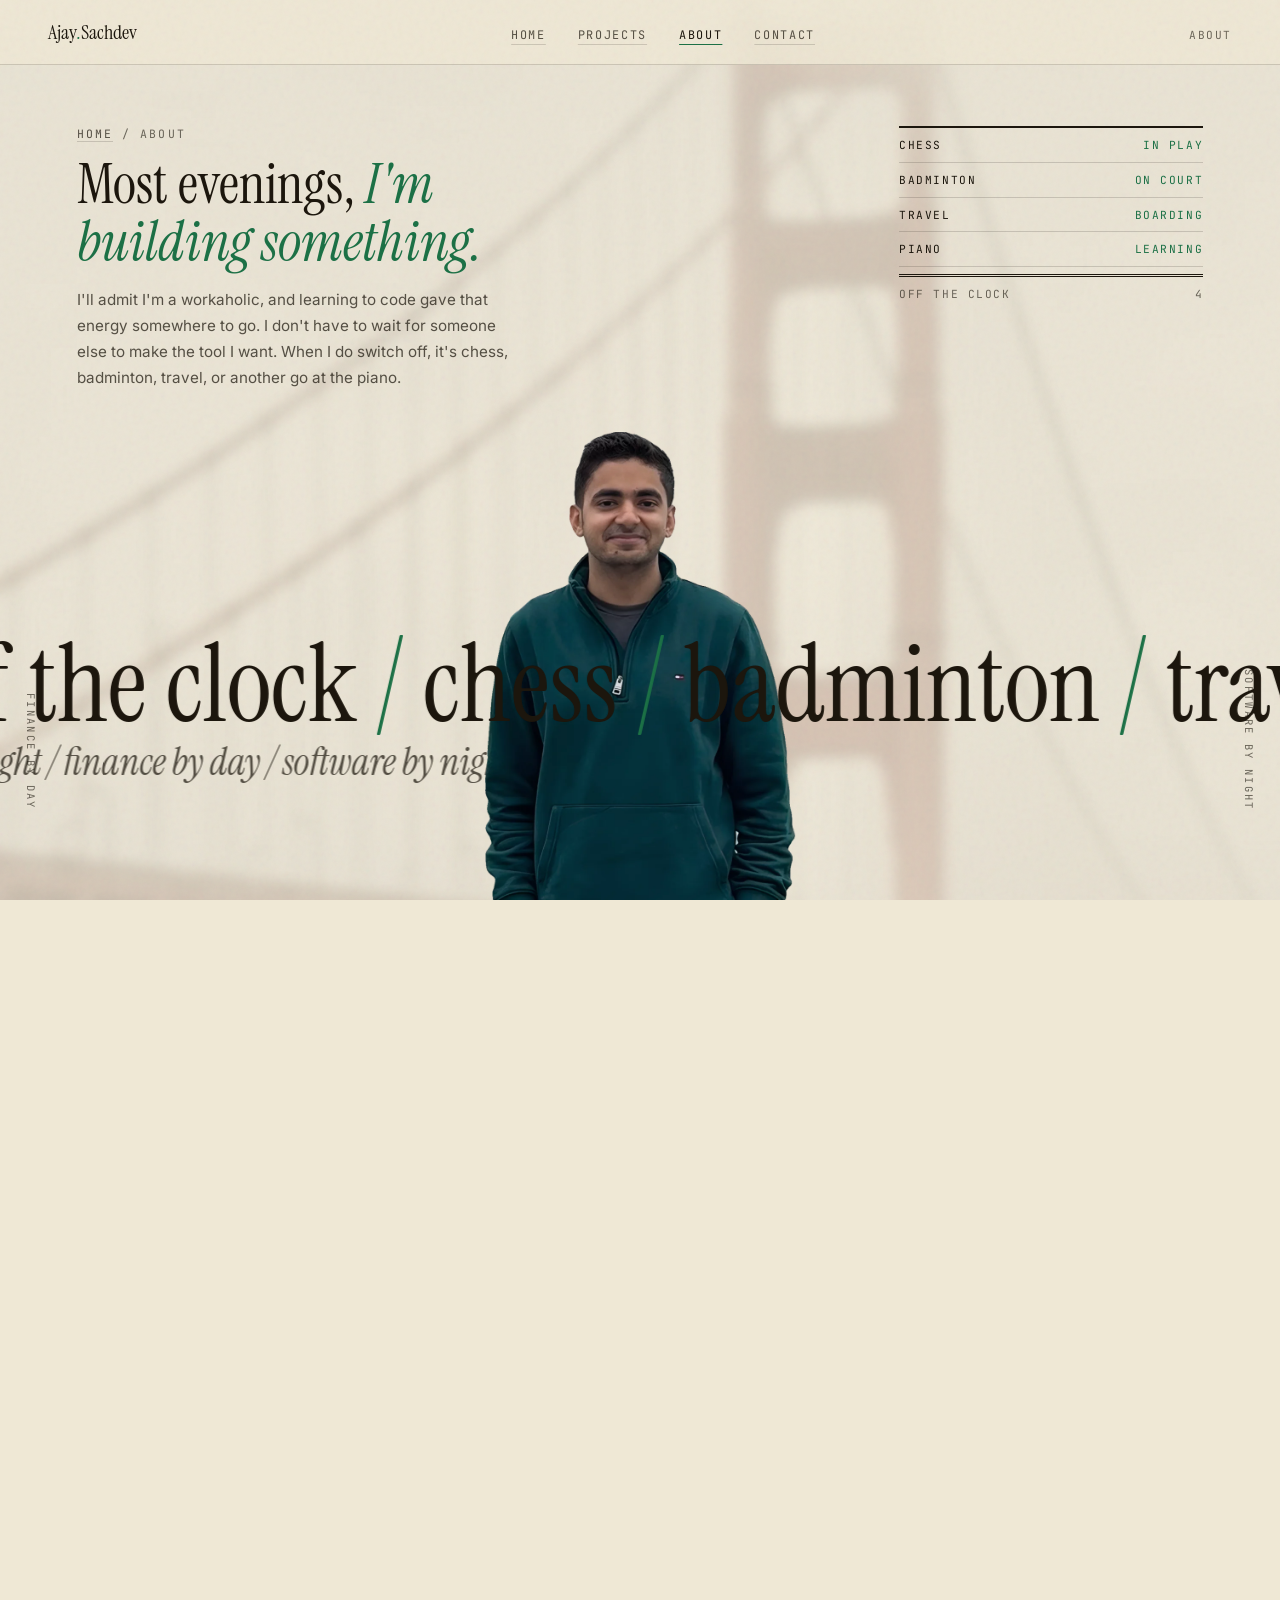
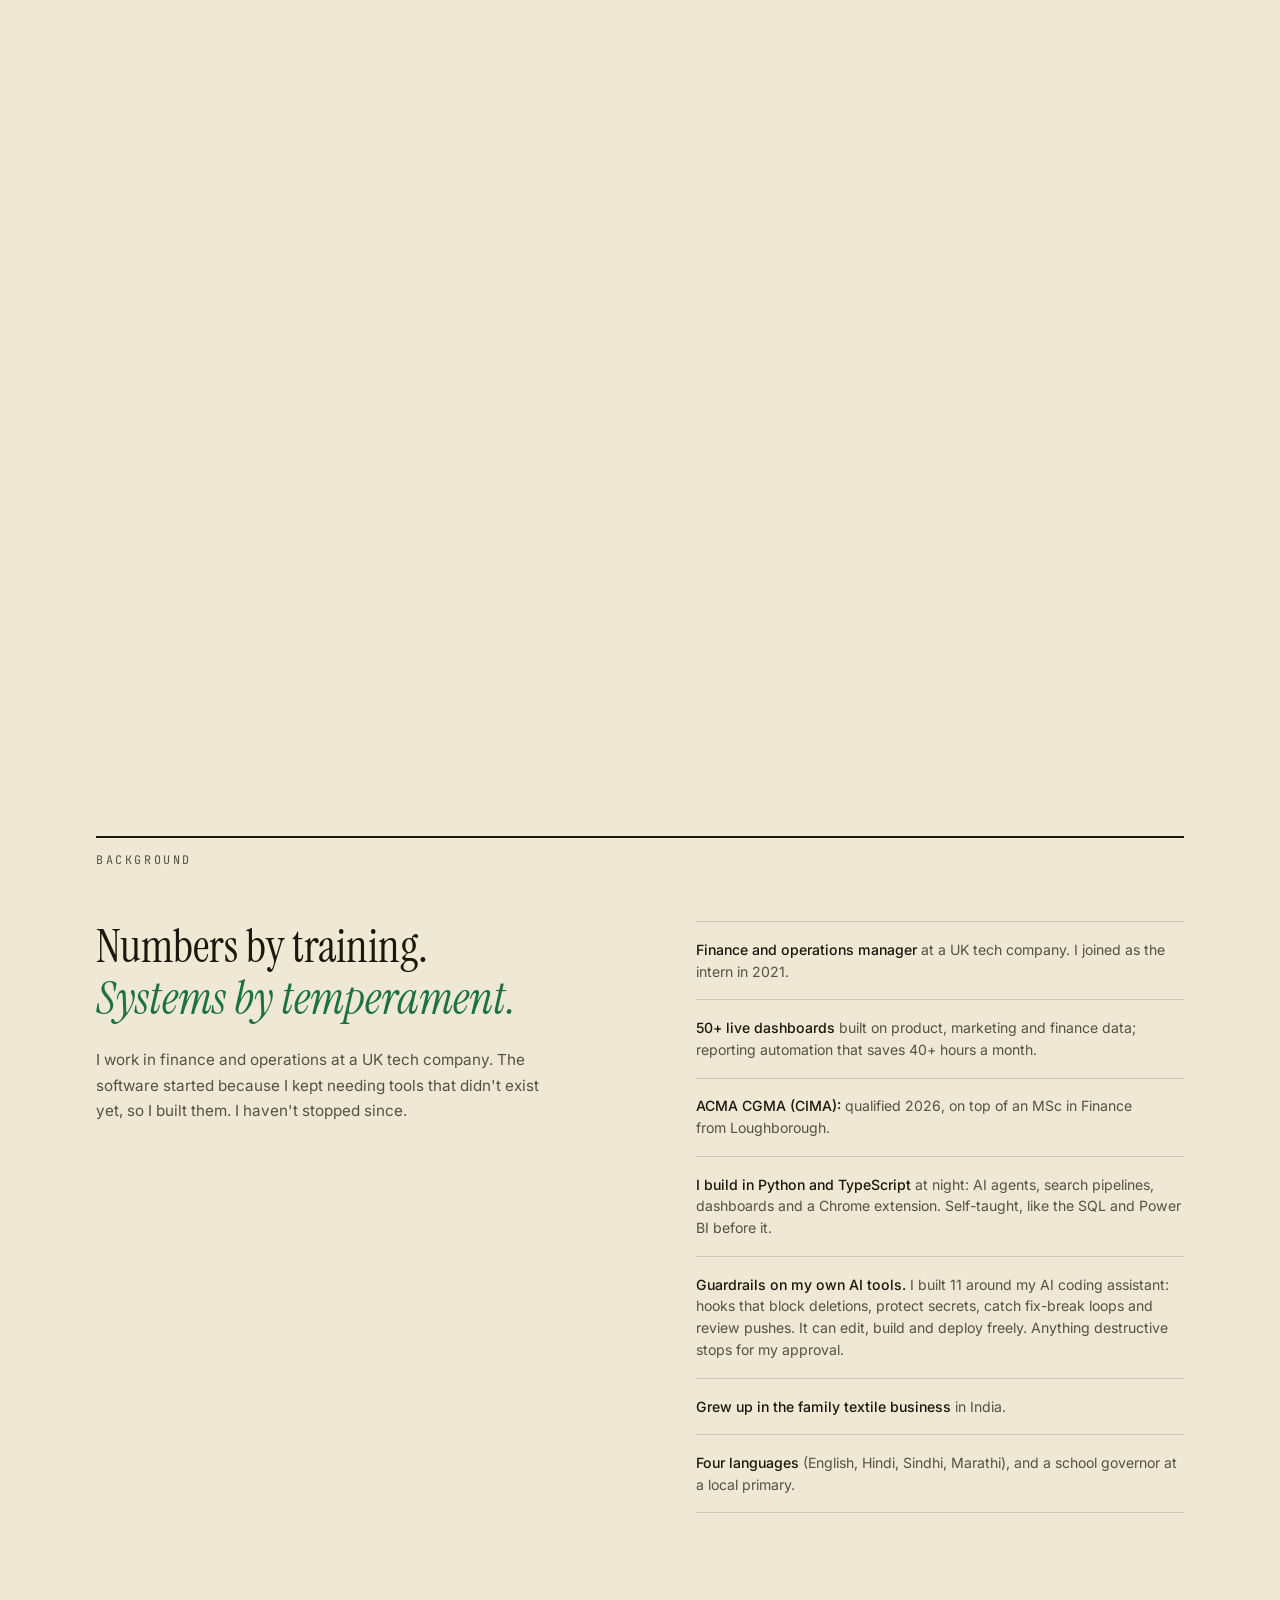
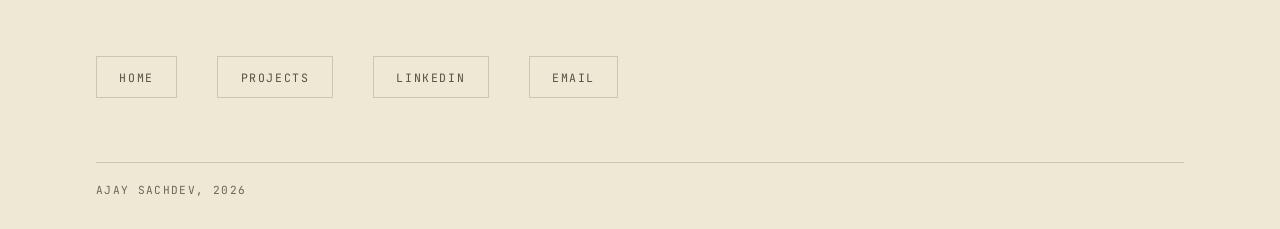
==== about/index.html @ 04eda3e5 "About page: opens on an Off the clock scroll moment, then the background notes Cut-out portrait (Liv" ====
<!DOCTYPE html>
<html lang="en-GB">
<head>
<meta charset="UTF-8">
<meta name="viewport" content="width=device-width, initial-scale=1.0">
<title>About | Ajay Sachdev</title>
<meta name="description" content="I'm a Finance & Operations Manager and ACMA CGMA in Cambridge. Most evenings I build software; when I switch off, it's chess, badminton, travel and the piano.">
<meta property="og:title" content="About | Ajay Sachdev">
<meta property="og:description" content="I'm a Finance & Operations Manager and ACMA CGMA in Cambridge. Most evenings I build software; when I switch off, it's chess, badminton, travel and the piano.">
<meta property="og:type" content="profile">
<meta name="author" content="Ajay Sachdev">
<meta name="publish_date" property="og:publish_date" content="2026-10-15T00:00:00+0000">
<meta property="article:published_time" content="2026-10-15T00:00:00+00:00">
<meta property="article:modified_time" content="2026-10-15T00:00:00+00:00">
<meta property="article:author" content="Ajay Sachdev">
<link rel="canonical" href="https://ajaysachdev.com/about/">
<meta property="og:url" content="https://ajaysachdev.com/about/">
<meta property="og:image" content="https://ajaysachdev.com/images/og-card-2.jpg">
<meta property="og:image:width" content="1200">
<meta property="og:image:height" content="630">
<meta property="og:image:type" content="image/jpeg">
<meta property="og:image:alt" content="Ajay Sachdev. The accountant who ships code.">
<meta property="og:site_name" content="Ajay Sachdev">
<meta name="twitter:card" content="summary_large_image">
<meta name="twitter:title" content="About | Ajay Sachdev">
<meta name="twitter:description" content="I'm a Finance & Operations Manager and ACMA CGMA in Cambridge. Most evenings I build software; when I switch off, it's chess, badminton, travel and the piano.">
<meta name="twitter:image" content="https://ajaysachdev.com/images/og-card-2.jpg">
<script type="application/ld+json">
{"@context":"https://schema.org","@graph":[{"@type":"AboutPage","@id":"https://ajaysachdev.com/about/#page","name":"About","description":"I'm a Finance & Operations Manager and ACMA CGMA in Cambridge. Most evenings I build software; when I switch off, it's chess, badminton, travel and the piano.","url":"https://ajaysachdev.com/about/","inLanguage":"en-GB","isPartOf":{"@id":"https://ajaysachdev.com/#site"},"mainEntity":{"@id":"https://ajaysachdev.com/#person"},"primaryImageOfPage":"https://ajaysachdev.com/images/off-the-clock.png"},{"@type":"BreadcrumbList","itemListElement":[{"@type":"ListItem","position":1,"name":"Home","item":"https://ajaysachdev.com/"},{"@type":"ListItem","position":2,"name":"About","item":"https://ajaysachdev.com/about/"}]}]}
</script>
<meta name="theme-color" content="#efe8d5">
<link rel="icon" href="data:image/svg+xml,%3Csvg xmlns='http://www.w3.org/2000/svg' viewBox='0 0 32 32'%3E%3Crect width='32' height='32' fill='%230d0c0a'/%3E%3Ccircle cx='16' cy='16' r='6' fill='%232fbf71'/%3E%3C/svg%3E">
<link rel="apple-touch-icon" href="../images/apple-touch-icon.png">

<link rel="preload" href="../vendor/fonts/inter-400-500-800-latin.woff2" as="font" type="font/woff2" crossorigin>
<link rel="preload" href="../vendor/fonts/instrumentserif-400-latin.woff2" as="font" type="font/woff2" crossorigin>
<link rel="preload" href="../vendor/fonts/instrumentserif-400-italic-latin.woff2" as="font" type="font/woff2" crossorigin>
<link rel="preload" href="../vendor/fonts/jetbrainsmono-400-500-700-latin.woff2" as="font" type="font/woff2" crossorigin>
<link rel="preload" href="../images/off-the-clock.webp" as="image" type="image/webp">
<link rel="stylesheet" href="../css/design-tokens.css">
<script src="../vendor/gsap.min.js" defer></script>
<script src="../vendor/ScrollTrigger.min.js" defer></script>
<script src="../js/nav.js" defer></script>
<style>
@font-face { font-family: 'Instrument Serif'; font-style: normal; font-weight: 400; font-display: swap; src: url('../vendor/fonts/instrumentserif-400-latin.woff2') format('woff2'); }
@font-face { font-family: 'Instrument Serif'; font-style: italic; font-weight: 400; font-display: swap; src: url('../vendor/fonts/instrumentserif-400-italic-latin.woff2') format('woff2'); }
@font-face { font-family: 'Inter'; font-style: normal; font-weight: 100 900; font-display: swap; src: url('../vendor/fonts/inter-400-500-800-latin.woff2') format('woff2'); }
@font-face { font-family: 'JetBrains Mono'; font-style: normal; font-weight: 100 800; font-display: swap; src: url('../vendor/fonts/jetbrainsmono-400-500-700-latin.woff2') format('woff2'); }
/* Metric-matched fallbacks (size-adjust): no layout shift when the webfonts swap in. Measured with fontTools against the Windows system faces, 08/10/2026 */
@font-face { font-family: 'Instrument Serif Fallback'; src: local('Georgia'); size-adjust: 76.92%; ascent-override: 128.71%; descent-override: 40.3%; line-gap-override: 0%; }
@font-face { font-family: 'Inter Fallback'; src: local('Arial'), local('Helvetica'); size-adjust: 107.48%; ascent-override: 90.14%; descent-override: 22.44%; line-gap-override: 0%; }
@font-face { font-family: 'JetBrains Mono Fallback'; src: local('Consolas'); size-adjust: 109.13%; ascent-override: 93.47%; descent-override: 27.49%; line-gap-override: 0%; }
</style>

<style>
/* About page (15/10/2026). Shared blocks (token remap, nav, footer, reveal) duplicated from projects/*.html on purpose: no build step. */
/* ================= Tokens: the whole page is the light scene (as on Uni-Nation) ================= */
:root {
  --ink: var(--light-bg);
  --ink-2: var(--light-panel);
  --paper: var(--light-ink);
  --paper-dim: var(--light-ink-dim);
  --paper-faint: var(--light-ink-faint);
  --rule: var(--light-rule);
  --credit: var(--light-credit);
  --amber: var(--light-amber);
  --debit: var(--light-debit);
  --nav-fill: rgba(239, 232, 213, 0.86); /* shared nav bar fill on the light scene (--light-bg at 86%) */
}
* { margin: 0; padding: 0; box-sizing: border-box; }
html { scrollbar-color: var(--paper-faint) var(--ink); overflow-x: clip; scroll-behavior: smooth; }
body {
  background: var(--ink); color: var(--paper); font-family: var(--sans);
  -webkit-font-smoothing: antialiased; -moz-osx-font-smoothing: grayscale;
  overflow-x: clip; /* clip, never hidden: hidden kills position: sticky */
}
::selection { background: var(--credit); color: var(--ink); }
a { color: inherit; }
a:focus-visible, button:focus-visible, [tabindex]:focus-visible { outline: 2px solid var(--credit); outline-offset: 3px; }
.skip-link {
  position: fixed; top: 0.9rem; left: 0.9rem; z-index: 200;
  font-family: var(--mono); font-size: 0.72rem; letter-spacing: 0.14em; text-transform: uppercase;
  color: var(--paper); background: var(--ink); border: 1px solid var(--credit);
  padding: 0.7rem 1.1rem; text-decoration: none;
  transform: translateY(calc(-100% - 1.5rem)); opacity: 0; pointer-events: none;
  transition: transform var(--dur-micro) ease, opacity var(--dur-micro) ease;
}
.skip-link:focus { transform: translateY(0); opacity: 1; pointer-events: auto; }
body::after {
  content: ''; position: fixed; inset: 0; z-index: 60; pointer-events: none; mix-blend-mode: multiply;
  background-image: url("data:image/svg+xml,%3Csvg viewBox='0 0 256 256' xmlns='http://www.w3.org/2000/svg'%3E%3Cfilter id='n'%3E%3CfeTurbulence type='fractalNoise' baseFrequency='0.65' numOctaves='3' stitchTiles='stitch'/%3E%3C/filter%3E%3Crect width='100%25' height='100%25' filter='url(%23n)' opacity='0.05'/%3E%3C/svg%3E");
}
.wrap { max-width: 74rem; margin: 0 auto; padding: 0 clamp(1.25rem, 4vw, 3rem); }

/* ================= Off the clock: the page opens on it ================= */
/* Cut-out portrait with giant type crossing it as you scroll (after dennissnellenberg.com, studied 15/10/2026).
   Static full-screen scene by default (no JS, reduced motion); .otc-live (GSAP) makes it a tall pinned stage. */
.otc { position: relative; }
.otc.otc-live { height: 260vh; }
.otc-pin { position: relative; height: 100vh; height: 100svh; min-height: 620px; overflow: hidden; }
.otc-live .otc-pin { position: sticky; top: 0; }
.otc-bg { position: absolute; inset: -30px; background: url('../images/off-the-clock-bg.jpg') 50% 40% / cover; }
.otc-bg::after { content: ''; position: absolute; inset: 0; background: rgba(239, 232, 213, 0.8); }
.otc-copy { position: absolute; z-index: 6; left: clamp(1.25rem, 6vw, 5rem); top: max(14%, 6.5rem); max-width: 27rem; }
.crumb { font-family: var(--mono); font-size: 0.72rem; letter-spacing: 0.18em; text-transform: uppercase; color: var(--paper-faint); }
.crumb a { color: var(--paper-dim); text-decoration: none; border-bottom: 1px solid var(--rule); transition: color var(--dur-link) var(--ease-micro), border-color var(--dur-link) var(--ease-micro); }
.crumb a:hover, .crumb a:focus-visible { color: var(--paper); border-color: var(--credit); }
.otc-h { font-family: var(--serif); font-weight: 400; font-size: clamp(2.3rem, 4.4vw, 3.8rem); line-height: 1.03; margin-top: 0.9rem; text-wrap: balance; }
.otc-h em { color: var(--credit); }
.otc-p { margin-top: 1rem; color: var(--paper-dim); line-height: 1.7; font-size: 0.95rem; text-wrap: pretty; }
.otc-ledger { position: absolute; z-index: 6; right: clamp(1.25rem, 6vw, 5rem); top: max(14%, 6.5rem); width: min(19rem, 30vw); list-style: none; border-top: 2px solid var(--paper); }
.otc-ledger li, .otc-side { font-family: var(--mono); text-transform: uppercase; }
.otc-ledger li { display: flex; justify-content: space-between; gap: 0.75rem; padding: 0.62rem 0; border-bottom: 1px solid var(--rule); font-size: var(--ms-2); letter-spacing: var(--tr-2); }
.otc-ledger li span:last-child { color: var(--credit); }
.otc-ledger .otc-tot { border-bottom: 0; border-top: 3px double var(--paper); margin-top: 0.4rem; color: var(--paper-faint); }
.otc-ledger .otc-tot span:last-child { color: var(--paper-faint); }
.otc-side { position: absolute; z-index: 5; bottom: 10%; font-size: var(--ms-1); letter-spacing: var(--tr-3); color: var(--paper-faint); writing-mode: vertical-rl; }
.otc-side-a { left: clamp(0.6rem, 2vw, 1.5rem); }
.otc-side-b { right: clamp(0.6rem, 2vw, 1.5rem); }
.otc-fig { position: absolute; z-index: 3; left: 50%; bottom: 0; height: 52%; transform: translateX(-50%); }
.otc-fig img { height: 100%; width: auto; max-width: none; display: block; }
.otc-m1, .otc-m2 { position: absolute; left: 0; white-space: nowrap; font-family: var(--serif); line-height: 1; will-change: transform; }
.otc:not(.otc-live) .otc-m1, .otc:not(.otc-live) .otc-m2 { transform: translateX(-20%); }
.otc-m1 { z-index: 4; top: 70%; font-size: clamp(3.2rem, 8.5vw, 8rem); color: var(--paper); }
.otc-m1 em { color: var(--credit); font-style: normal; }
.otc-m2 { z-index: 2; top: calc(70% + clamp(3.2rem, 8.5vw, 8rem) * 1.04); font-style: italic; font-size: clamp(1.4rem, 3vw, 2.7rem); color: var(--paper-dim); }
@media (max-width: 760px) {
  .otc-ledger, .otc-side { display: none; }
  .otc-copy { right: 1.25rem; top: 5.5rem; }
  .otc-p { font-size: 0.88rem; }
  .otc-fig { height: 40%; }
  .otc-m1 { top: 76%; }
  .otc-m2 { top: calc(76% + 3.4rem); }
}

/* ================= Background: the notes that used to sit on the home page ================= */
.section-head {
  font-family: var(--mono); font-size: var(--ms-3); letter-spacing: var(--tr-3); text-transform: uppercase;
  color: var(--paper-dim); padding: 0.85rem 0; border-top: 2px solid var(--paper);
  display: flex; justify-content: space-between; gap: 1rem; margin-top: clamp(4rem, 8vw, 6rem);
}
.about { display: grid; grid-template-columns: minmax(0, 1.1fr) minmax(0, 1fr); gap: clamp(2rem, 5vw, 5rem); margin-top: 2.5rem; }
.about h2 { font-family: var(--serif); font-weight: 400; font-size: clamp(1.9rem, 3.6vw, 3rem); line-height: 1.12; text-wrap: balance; }
.about h2 em { color: var(--credit); }
.about-lede { margin-top: 1.4rem; color: var(--paper-dim); line-height: 1.7; font-size: 0.95rem; max-width: 28rem; text-wrap: pretty; }
.notes { list-style: none; }
.notes li { padding: 1.05rem 0; border-bottom: 1px solid var(--rule); font-size: 0.88rem; line-height: 1.55; color: var(--paper-dim); text-wrap: pretty; }
.notes li:first-child { border-top: 1px solid var(--rule); }
.notes b { color: var(--paper); font-weight: 500; }
@media (max-width: 820px) { .about { grid-template-columns: 1fr; } }

/* ================= Footer ================= */
footer.wrap { padding-top: clamp(4rem, 8vw, 7rem); padding-bottom: 2rem; }
.foot-links { display: flex; flex-wrap: wrap; gap: 1rem 2.5rem; margin-top: 2.5rem; }
.foot-links a {
  font-family: var(--mono); font-size: 0.72rem; letter-spacing: 0.14em; text-transform: uppercase;
  color: var(--paper-dim); text-decoration: none; border: 1px solid var(--rule); padding: 0.8rem 1.4rem;
  transition: color var(--dur-link) var(--ease-micro), border-color var(--dur-link) var(--ease-micro);
}
.foot-links a:hover, .foot-links a:focus-visible { color: var(--paper); border-color: var(--credit); }
@media (max-width: 480px) { .foot-links a { flex: 1 1 40%; text-align: center; } }
.foot-sign {
  margin-top: 4rem; padding-top: 1.2rem; border-top: 1px solid var(--rule);
  display: flex; justify-content: space-between; flex-wrap: wrap; gap: 0.6rem 2rem;
  font-family: var(--mono); font-size: 0.7rem; letter-spacing: 0.12em; color: var(--paper-faint); text-transform: uppercase;
}

/* ================= Reveal + motion prefs ================= */
.reveal { opacity: 0; transform: translateY(var(--reveal-dist)); transition: opacity var(--dur-reveal) var(--ease-reveal), transform var(--dur-reveal) var(--ease-reveal); }
.reveal.in { opacity: 1; transform: none; }
@media (prefers-reduced-motion: reduce) {
  *, *::before, *::after { animation-duration: 0.01ms !important; animation-iteration-count: 1 !important; transition-duration: 0.01ms !important; }
  .reveal { opacity: 1; transform: none; }
  html { scroll-behavior: auto; }
}
@media print {
  body::after, nav, .otc-bg, .otc-m1, .otc-m2, .otc-side { display: none !important; }
  .otc.otc-live { height: auto; }
  .otc-pin { position: static !important; height: auto; min-height: 0; overflow: visible; }
  .otc-copy, .otc-ledger, .otc-fig { position: static; transform: none; width: auto; height: auto; margin-top: 1rem; }
  .otc-fig img { height: 9cm; }
  .reveal { opacity: 1 !important; transform: none !important; }
}
</style>
<noscript><style>.reveal { opacity: 1; transform: none; }</style></noscript>
</head>
<body>

<a class="skip-link" href="#background">Skip to my background</a>

<nav id="nav" class="site-nav" aria-label="Main">
  <div class="nav-bar">
    <a class="nav-mark" href="../">Ajay<em>.</em>Sachdev</a>
    <div class="nav-links">
      <a href="../">Home</a>
      <a href="../projects/">Projects</a>
      <a class="nav-hide-sm" href="./" aria-current="page">About</a>
      <a href="#contact">Contact</a>
    </div>
    <span class="nav-fy">ABOUT</span>
  </div>
</nav>

<main>
  <div class="otc" id="otc">
    <div class="otc-pin">
      <div class="otc-bg" aria-hidden="true"></div>
      <div class="otc-copy">
        <p class="crumb"><a href="../">Home</a> / About</p>
        <h1 class="otc-h">Most evenings, <em>I'm building something.</em></h1>
        <p class="otc-p">I'll admit I'm a workaholic, and learning to code gave that energy somewhere to go. I don't have to wait for someone else to make the tool I want. When I do switch off, it's chess, badminton, travel, or another go at the piano.</p>
      </div>
      <ul class="otc-ledger" aria-label="Off the clock">
        <li><span>Chess</span><span>In play</span></li>
        <li><span>Badminton</span><span>On court</span></li>
        <li><span>Travel</span><span>Boarding</span></li>
        <li><span>Piano</span><span>Learning</span></li>
        <li class="otc-tot"><span>Off the clock</span><span>4</span></li>
      </ul>
      <span class="otc-side otc-side-a" aria-hidden="true">Finance by day</span>
      <span class="otc-side otc-side-b" aria-hidden="true">Software by night</span>
      <picture class="otc-fig">
        <source srcset="../images/off-the-clock.webp" type="image/webp">
        <img src="../images/off-the-clock.png" alt="Ajay Sachdev, smiling, in a green quarter-zip" width="728" height="1100" fetchpriority="high" decoding="async">
      </picture>
      <div class="otc-m1" aria-hidden="true">Off the clock <em>/</em> chess <em>/</em> badminton <em>/</em> travel <em>/</em> piano <em>/</em> Off the clock</div>
      <div class="otc-m2" aria-hidden="true">finance by day / software by night / finance by day / software by night / finance by day /</div>
    </div>
  </div>

  <section class="wrap" id="background">
    <div class="section-head"><span>Background</span></div>
    <div class="about">
      <div class="reveal">
        <h2>Numbers by training. <em>Systems by temperament.</em></h2>
        <p class="about-lede">I work in finance and operations at a UK tech company. The software started because I kept needing tools that didn't exist yet, so I built them. I haven't stopped since.</p>
      </div>
      <ul class="notes">
        <li class="reveal"><span><b>Finance and operations manager</b> at a UK tech company. I joined as the intern in 2021.</span></li>
        <li class="reveal"><span><b>50+ live dashboards</b> built on product, marketing and finance data; reporting automation that saves 40+ hours a month.</span></li>
        <li class="reveal"><span><b>ACMA CGMA (CIMA):</b> qualified 2026, on top of an MSc in Finance from Loughborough.</span></li>
        <li class="reveal"><span><b>I build in Python and TypeScript</b> at night: AI agents, search pipelines, dashboards and a Chrome extension. Self-taught, like the SQL and Power BI before it.</span></li>
        <li class="reveal"><span><b>Guardrails on my own AI tools.</b> I built 11 around my AI coding assistant: hooks that block deletions, protect secrets, catch fix-break loops and review pushes. It can edit, build and deploy freely. Anything destructive stops for my approval.</span></li>
        <li class="reveal"><span><b>Grew up in the family textile business</b> in India.</span></li>
        <li class="reveal"><span><b>Four languages</b> (English, Hindi, Sindhi, Marathi), and a school governor at a local primary.</span></li>
      </ul>
    </div>
  </section>
</main>

<footer class="wrap" id="contact">
  <div class="foot-links reveal">
    <a href="../">Home</a>
    <a href="../projects/">Projects</a>
    <a href="https://www.linkedin.com/in/ajayy-sachdev/" target="_blank" rel="noopener">LinkedIn</a>
    <a href="mailto:ajay@ajaysachdev.com?subject=Hello">Email</a>
  </div>
  <div class="foot-sign">
    <span>Ajay Sachdev, 2026</span>
  </div>
</footer>

<script>
/* Runs after the deferred GSAP / ScrollTrigger (deferred scripts execute before DOMContentLoaded) */
document.addEventListener('DOMContentLoaded', function () {
  'use strict';
  /* Analytics: GoatCounter (production only, no cookies, no PII); automated browsers never counted */
  if ((location.hostname === 'ajaysachdev.com' || location.hostname === 'www.ajaysachdev.com') && !navigator.webdriver) {
    var gc = document.createElement('script');
    gc.async = true;
    gc.src = 'https://gc.zgo.at/count.js';
    gc.setAttribute('data-goatcounter', 'https://ajaysachdev.goatcounter.com/count');
    document.head.appendChild(gc);
  }
  var tracked = {};
  function track(name) {
    if (tracked[name]) return;
    tracked[name] = true;
    if (window.goatcounter && window.goatcounter.count) window.goatcounter.count({ path: name, event: true });
  }
  window.addEventListener('load', function () { setTimeout(function () { track('about-view'); }, 1500); });
  document.addEventListener('click', function (e) {
    var a = e.target.closest && e.target.closest('a');
    if (!a) return;
    var h = a.getAttribute('href') || '';
    if (h.indexOf('mailto:') === 0) track('contact-email');
    else if (h.indexOf('linkedin.com') !== -1) track('contact-linkedin');
  });
  var bg = document.getElementById('background');
  if (bg && 'IntersectionObserver' in window) {
    var bio = new IntersectionObserver(function (es) { if (es[0].isIntersecting) { track('about-background'); bio.disconnect(); } }, { threshold: 0.25 });
    bio.observe(bg);
  }
  var reduced = window.matchMedia('(prefers-reduced-motion: reduce)').matches;
  /* Reveals (same as /projects/) */
  var reveals = document.querySelectorAll('.reveal');
  if (reduced || !('IntersectionObserver' in window)) {
    reveals.forEach(function (el) { el.classList.add('in'); });
  } else {
    var stagger = parseFloat(getComputedStyle(document.documentElement).getPropertyValue('--stagger-reveal')) || 0.12;
    var io = new IntersectionObserver(function (entries) {
      var k = 0;
      entries.forEach(function (en) {
        if (!en.isIntersecting) return;
        en.target.style.transitionDelay = (Math.min(k++, 4) * stagger) + 's';
        en.target.classList.add('in');
        io.unobserve(en.target);
      });
    }, { threshold: 0.12, rootMargin: '0px 0px -6% 0px' });
    reveals.forEach(function (el) { io.observe(el); });
  }
  /* Off the clock: the page's one signature moment. The type crosses the portrait as you scroll */
  var otc = document.getElementById('otc');
  if (otc && window.gsap && window.ScrollTrigger && !reduced) {
    gsap.registerPlugin(ScrollTrigger);
    otc.classList.add('otc-live');
    var scrub = function () { return { trigger: otc, start: 'top top', end: 'bottom bottom', scrub: 0.5 }; };
    gsap.fromTo('.otc-m1', { xPercent: 2 }, { xPercent: -56, ease: 'none', scrollTrigger: scrub() });
    gsap.fromTo('.otc-m2', { xPercent: -40 }, { xPercent: 0, ease: 'none', scrollTrigger: scrub() });
    gsap.fromTo('.otc-bg', { scale: 1.08 }, { scale: 1, ease: 'none', scrollTrigger: scrub() });
  }
});
</script>
</body>
</html>
---- css/design-tokens.css ----
/* =====================================================================
   The Ledger: design tokens (brief 7.2, polish cycle 1, 12/10/2026)
   Every free design decision lives here. Pages consume these; no page
   defines its own palette, timing or easing constant.
   Brand source: BRAND.md v3. Change a value here, every page follows.
   ===================================================================== */
:root {
  /* ---------- Palette (dark scenes) ---------- */
  --ink: #0d0c0a;
  --ink-2: #131210;
  --paper: #ece7dc;
  --paper-dim: rgba(236, 231, 220, 0.68);
  --paper-faint: rgba(236, 231, 220, 0.55);
  --rule: rgba(236, 231, 220, 0.13);
  --credit: #2fbf71;
  --amber: #e8b34b;
  --debit: #d96459;

  /* ---------- Palette (the one light scene per page: Ch.4 mill, Uni-Nation) ---------- */
  --light-bg: #efe8d5;
  --light-panel: #f7f0df;
  --light-ink: #1c160d;
  --light-ink-dim: rgba(28, 22, 13, 0.72);
  --light-ink-faint: rgba(28, 22, 13, 0.62);
  --light-rule: rgba(28, 22, 13, 0.16);
  --light-credit: #1c7146; /* AA on both #efe8d5 (4.91) and #f7f0df */
  --light-amber: #8a610f;
  --light-debit: #b04a40;

  /* ---------- Type families ---------- */
  --serif: "Instrument Serif", "Instrument Serif Fallback", Georgia, serif;
  --sans: "Inter", "Inter Fallback", -apple-system, sans-serif;
  --mono: "JetBrains Mono", "JetBrains Mono Fallback", Consolas, monospace;

  /* ---------- Mono micro-type scale: 4 sizes, 4 trackings ---------- */
  --ms-1: 0.66rem;
  --ms-2: 0.7rem;
  --ms-3: 0.74rem;
  --ms-4: 0.78rem;
  --tr-1: 0.08em;
  --tr-2: 0.14em;
  --tr-3: 0.22em;
  --tr-4: 0.3em;

  /* ---------- Shape ---------- */
  --radius-1: 3px; /* small controls */
  --radius-2: 5px; /* cards, chips, stamps */
  --radius-3: 8px; /* panels */
  --radius-round: 50%;
  --rule-hair: 1px;
  --rule-head: 2px;
  --measure-lede: 62ch;

  /* ---------- Motion (cycle 1b, 12/10/2026: motion pass, picks in the decision sheet; sources
     measured live in ~/.claude/ui-references/study-2026-10-12/, values in POLISH-LOG.md) ---------- */
  /* Easing */
  --ease-out: cubic-bezier(0.23, 1, 0.32, 1); /* settles: terminal, drawers, small entrances */
  --ease-hero: cubic-bezier(0.16, 1, 0.3, 1); /* expo-out: total-rule draw */
  --ease-micro: ease; /* hovers, colour and border changes */
  --ease-reveal: ease; /* shared reveal (Paco Coursey, measured: plain ease) */
  --ease-morph: cubic-bezier(0.22, 1, 0.36, 1); /* shared-element moves (Motion Primitives dialog, measured fit) */
  --ease-spring: cubic-bezier(0.3, 1.28, 0.5, 1); /* nav notch (fit of Knotch's ~1.095 overshoot) */
  --ease-stamp: cubic-bezier(0.16, 1.2, 0.4, 1); /* the veto stamp ONLY: the one violent moment */
  /* Durations */
  --dur-instant: 0.14s; /* presses, nudges */
  --dur-micro: 0.22s; /* small colour changes inside moments */
  --dur-link: 0.24s; /* links and buttons sitewide (Paco, measured: text-decoration-color 0.24s) */
  --dur-morph: 0.22s; /* title carry-over, screen viewer, terminal (Motion Primitives, measured ~215ms) */
  --dur-backdrop: 0.25s; /* dialog backdrop (Motion Primitives, measured 250ms linear) */
  --dur-short: 0.36s; /* small state changes, chips, panels swapping */
  --dur-medium: 0.52s; /* image filters, clip reveals */
  --dur-reveal: 0.6s; /* shared reveal (Paco, measured 600ms) */
  --dur-nav: 0.6s; /* notch open (Knotch, measured 600ms) */
  --dur-trace: 0.42s; /* hero button outline trace (2F, own idea: long enough to read as drawing) */
  --delay-trace: 0.1s; /* the trace's sides start after its top and bottom */
  --dur-ambient: 2.4s; /* the one status-dot pulse and the map "now" pulse */
  /* Choreography */
  --stagger-reveal: 0.12s; /* items entering together (Paco, measured 120ms) */
  --stagger-line: 0.075s; /* lines entering together inside moments */
  --stagger-item: 0.035s; /* list items inside moments */
  --reveal-dist: 10px; /* shared reveal travel (Paco, measured 10px) */
  --nav-blur: 4px; /* notch links un-blur (Knotch, measured 4px) */
  --nav-squeeze-at: 60; /* px scrolled before the bar squeezes into the notch (read by js/nav.js) */
  /* Exempt by design: the signature moments' keyframe timings (case pages). They are content
     timelines synced to JS sequencing (setTimeout beats), not free design constants. */
}

/* =====================================================================
   Shared components (motion pass, 12/10/2026). One copy for every page
   that has a nav; pages keep no nav CSS of their own.
   ===================================================================== */

/* ---------- Site nav, option C: full ledger bar at the top, squeezes into a black
   notch once scrolled (js/nav.js adds .is-squeezed). Hover, tap or focus reopens.
   No JS: the full bar simply stays. Notch after Knotch (knotch.framer.ai), measured:
   600ms, links un-blur from 4px. ---------- */
.site-nav { position: fixed; top: 0; left: 0; right: 0; z-index: 40; pointer-events: none; }
.nav-bar {
  pointer-events: auto;
  display: flex; justify-content: space-between; align-items: baseline;
  padding: 1.2rem clamp(1.25rem, 4vw, 3rem);
  /* --nav-fill: a light-scene page sets it with its token remap (Uni-Nation), so the bar matches its ink */
  background: var(--nav-fill, rgba(13, 12, 10, 0.82)); -webkit-backdrop-filter: blur(10px); backdrop-filter: blur(10px);
  border-bottom: var(--rule-hair) solid var(--rule);
  transition: opacity var(--dur-short) var(--ease-out), transform var(--dur-short) var(--ease-out), visibility 0s;
}
.site-nav.is-clear .nav-bar { background: transparent; -webkit-backdrop-filter: none; backdrop-filter: none; border-bottom-color: transparent; }
.nav-mark { font-family: var(--serif); font-size: 1.25rem; text-decoration: none; color: var(--paper); }
.nav-mark em, .nav-mono em { color: var(--credit); }
.nav-links { display: flex; gap: 2rem; align-items: baseline; }
.nav-links a, .nav-notch .side a {
  font-family: var(--mono); font-size: var(--ms-3); letter-spacing: var(--tr-2); text-transform: uppercase;
  color: var(--paper-dim);
  text-decoration: underline; text-decoration-thickness: var(--rule-hair); text-underline-offset: 5px; text-decoration-color: var(--rule);
  transition: color var(--dur-link) var(--ease-micro), text-decoration-color var(--dur-link) var(--ease-micro);
}
.nav-links a:hover, .nav-links a:focus-visible, .nav-links a[aria-current="page"],
.nav-notch .side a:hover, .nav-notch .side a:focus-visible, .nav-notch .side a[aria-current="page"] { color: var(--paper); text-decoration-color: var(--credit); }
.nav-fy { font-family: var(--mono); font-size: var(--ms-2); letter-spacing: var(--tr-2); color: var(--paper-faint); }

/* squeezed: the bar lifts away, the notch drops in */
.site-nav.is-squeezed .nav-bar {
  opacity: 0; transform: translateY(-40%); visibility: hidden; pointer-events: none;
  transition: opacity var(--dur-short) var(--ease-out), transform var(--dur-short) var(--ease-out), visibility 0s var(--dur-short);
}
.nav-notch {
  pointer-events: auto;
  position: absolute; top: 0; left: 50%; transform: translate(-50%, -110%); visibility: hidden;
  display: flex; align-items: center; height: 2.6rem; padding: 0 0.9rem;
  background: var(--ink); border: var(--rule-hair) solid var(--rule); border-top: 0; border-radius: 0 0 16px 16px;
  box-shadow: 0 10px 30px rgba(0, 0, 0, 0.35);
  transition: transform var(--dur-short) var(--ease-out), visibility 0s var(--dur-short);
}
.site-nav.is-squeezed .nav-notch { transform: translate(-50%, 0); visibility: visible; transition: transform var(--dur-short) var(--ease-out), visibility 0s; }
.nav-mono {
  font: inherit; font-family: var(--serif); font-size: 1.15rem; line-height: 1; color: var(--paper);
  background: none; border: 0; padding: 0.4rem 0.55rem; cursor: pointer; white-space: nowrap;
}
.nav-notch .side { display: flex; gap: 1.1rem; max-width: 0; overflow: hidden; transition: max-width var(--dur-nav) var(--ease-spring), padding var(--dur-nav) var(--ease-spring); }
.nav-notch .side.l { justify-content: flex-end; }
.nav-notch .side a {
  padding: 0.2rem 0.15rem; white-space: nowrap;
  opacity: 0; filter: blur(var(--nav-blur)); transform: scale(1.1);
  transition: filter var(--dur-nav) var(--ease-spring), opacity var(--dur-nav) var(--ease-spring), transform var(--dur-nav) var(--ease-spring), color var(--dur-link) var(--ease-micro), text-decoration-color var(--dur-link) var(--ease-micro);
}
.nav-notch.is-open .side { max-width: 18rem; }
.nav-notch.is-open .side.l { padding-right: 0.4rem; }
.nav-notch.is-open .side.r { padding-left: 0.4rem; }
.nav-notch.is-open .side a { opacity: 1; filter: none; transform: none; }

@media (max-width: 720px) { .nav-fy { display: none; } .nav-links { gap: 1.2rem; } }
@media (max-width: 480px) {
  .nav-mark { font-size: 1.05rem; }
  .nav-links { gap: 0.9rem; }
  .nav-links a, .nav-notch .side a { font-size: var(--ms-2); letter-spacing: var(--tr-1); }
  .nav-hide-sm { display: none; }
  .nav-notch { padding: 0 0.6rem; }
  .nav-notch .side { gap: 0.75rem; }
}

/* ---------- The one ambient pulse keyframe (status dot on "Production" only, map "now") ---------- */
@keyframes pulse { 0%, 100% { opacity: 1; } 50% { opacity: 0.45; } }

/* ---------- Page transitions, 12B (motion pass): the title you clicked carries over and becomes the
   next page's title, about 220ms (Motion Primitives morphing dialog, measured ~215ms, no overshoot).
   Pairs: home door title -> /projects/ h1 (schedule-title); ledger row name -> case h1 (entry-title).
   Names are given at click time by each page's script, never statically on both ends of a click. ---------- */
@view-transition { navigation: auto; }
@media (prefers-reduced-motion: reduce) { @view-transition { navigation: none; } }
::view-transition-old(root), ::view-transition-new(root) { animation-duration: var(--dur-backdrop); }
::view-transition-group(entry-title), ::view-transition-group(schedule-title),
::view-transition-old(entry-title), ::view-transition-new(entry-title),
::view-transition-old(schedule-title), ::view-transition-new(schedule-title) {
  animation-duration: var(--dur-morph); animation-timing-function: var(--ease-morph);
}
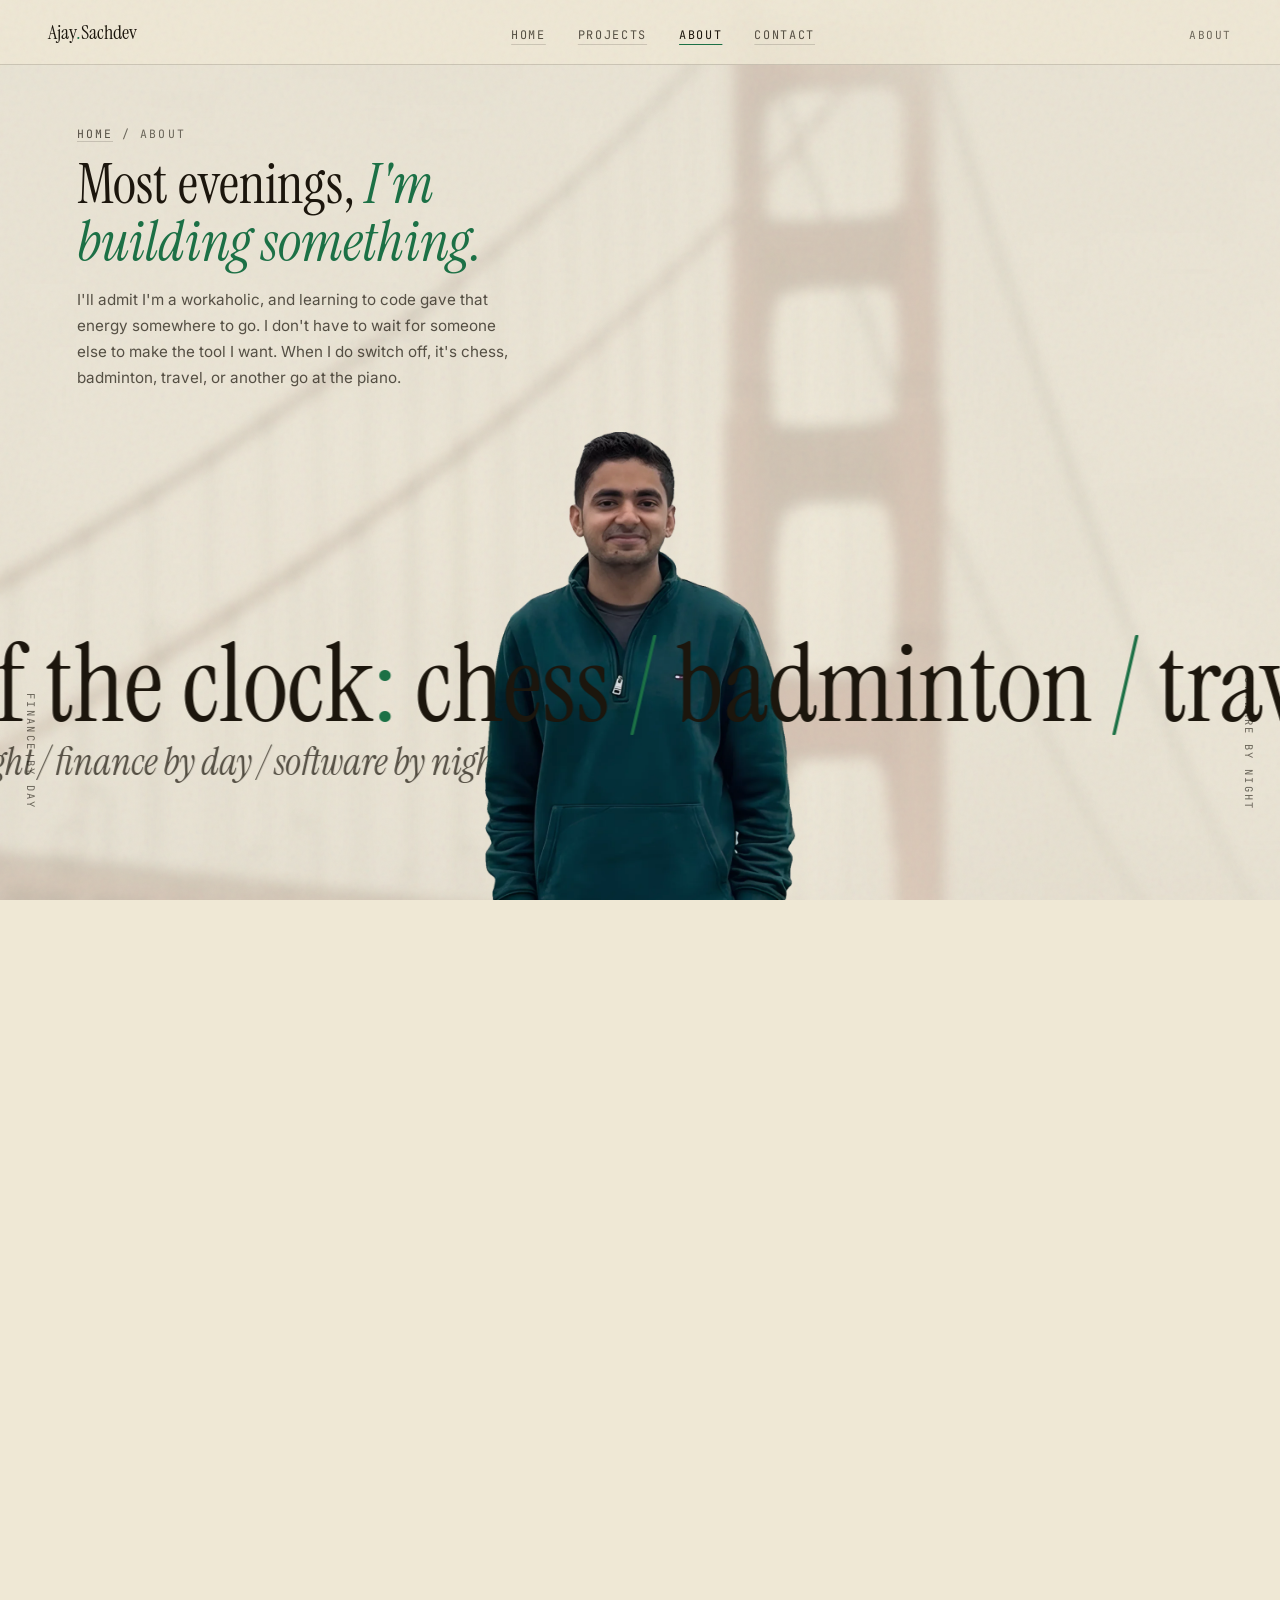
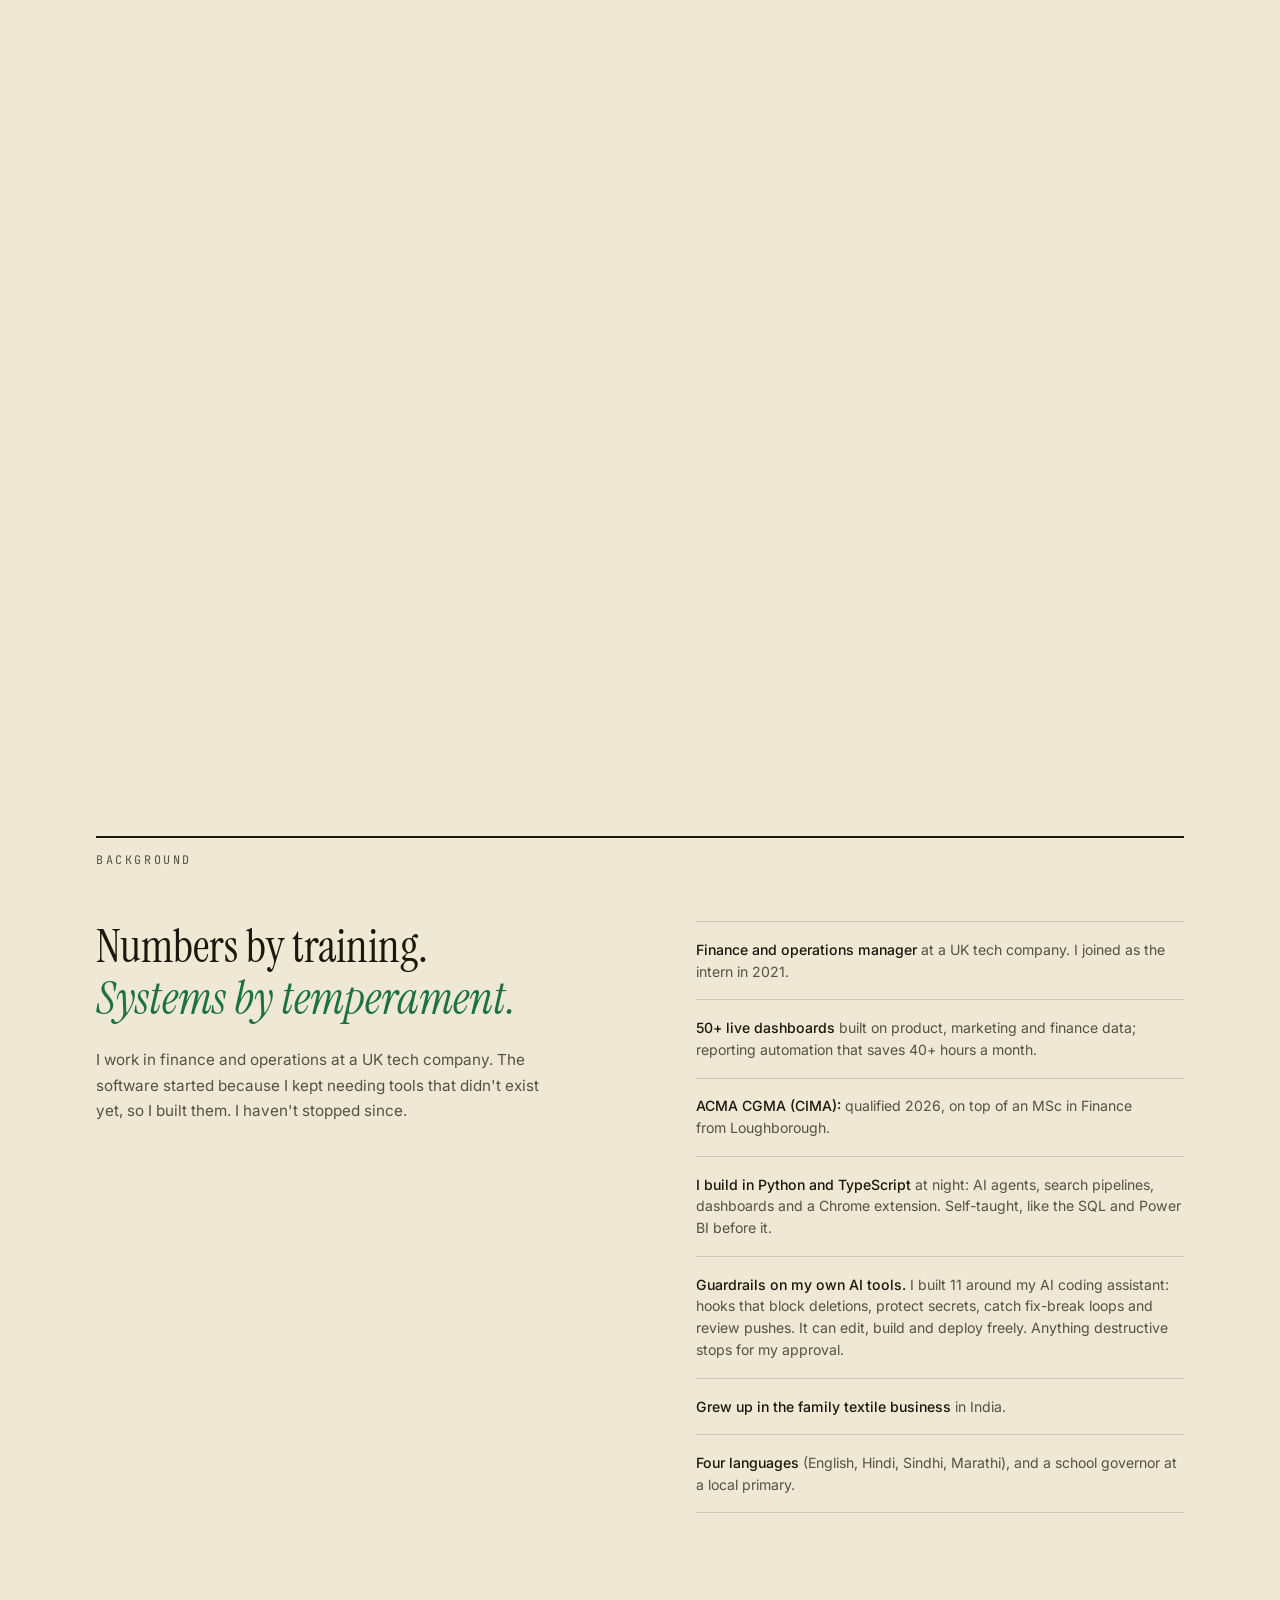
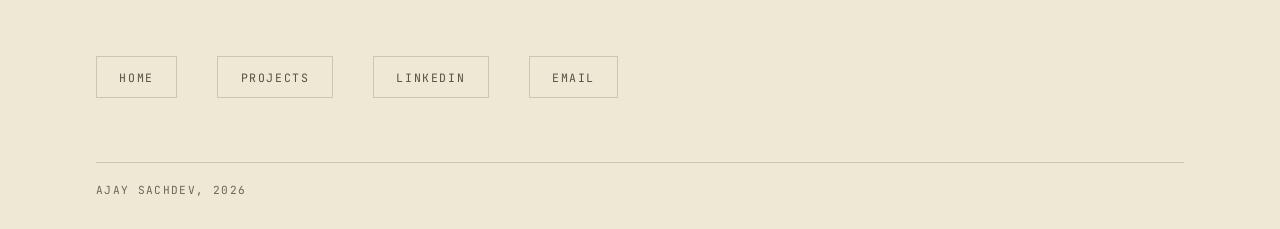
==== commit 2aa900b4: "About: drop the hobby ledger; moving line reads 'Off the clock: chess / ...' The slash after 'Off th" ====
--- a/about/index.html
+++ b/about/index.html
@@ -108,12 +108,7 @@
 .otc-h { font-family: var(--serif); font-weight: 400; font-size: clamp(2.3rem, 4.4vw, 3.8rem); line-height: 1.03; margin-top: 0.9rem; text-wrap: balance; }
 .otc-h em { color: var(--credit); }
 .otc-p { margin-top: 1rem; color: var(--paper-dim); line-height: 1.7; font-size: 0.95rem; text-wrap: pretty; }
-.otc-ledger { position: absolute; z-index: 6; right: clamp(1.25rem, 6vw, 5rem); top: max(14%, 6.5rem); width: min(19rem, 30vw); list-style: none; border-top: 2px solid var(--paper); }
-.otc-ledger li, .otc-side { font-family: var(--mono); text-transform: uppercase; }
-.otc-ledger li { display: flex; justify-content: space-between; gap: 0.75rem; padding: 0.62rem 0; border-bottom: 1px solid var(--rule); font-size: var(--ms-2); letter-spacing: var(--tr-2); }
-.otc-ledger li span:last-child { color: var(--credit); }
-.otc-ledger .otc-tot { border-bottom: 0; border-top: 3px double var(--paper); margin-top: 0.4rem; color: var(--paper-faint); }
-.otc-ledger .otc-tot span:last-child { color: var(--paper-faint); }
+.otc-side { font-family: var(--mono); text-transform: uppercase; }
 .otc-side { position: absolute; z-index: 5; bottom: 10%; font-size: var(--ms-1); letter-spacing: var(--tr-3); color: var(--paper-faint); writing-mode: vertical-rl; }
 .otc-side-a { left: clamp(0.6rem, 2vw, 1.5rem); }
 .otc-side-b { right: clamp(0.6rem, 2vw, 1.5rem); }
@@ -125,7 +120,7 @@
 .otc-m1 em { color: var(--credit); font-style: normal; }
 .otc-m2 { z-index: 2; top: calc(70% + clamp(3.2rem, 8.5vw, 8rem) * 1.04); font-style: italic; font-size: clamp(1.4rem, 3vw, 2.7rem); color: var(--paper-dim); }
 @media (max-width: 760px) {
-  .otc-ledger, .otc-side { display: none; }
+  .otc-side { display: none; }
   .otc-copy { right: 1.25rem; top: 5.5rem; }
   .otc-p { font-size: 0.88rem; }
   .otc-fig { height: 40%; }
@@ -177,7 +172,7 @@
   body::after, nav, .otc-bg, .otc-m1, .otc-m2, .otc-side { display: none !important; }
   .otc.otc-live { height: auto; }
   .otc-pin { position: static !important; height: auto; min-height: 0; overflow: visible; }
-  .otc-copy, .otc-ledger, .otc-fig { position: static; transform: none; width: auto; height: auto; margin-top: 1rem; }
+  .otc-copy, .otc-fig { position: static; transform: none; width: auto; height: auto; margin-top: 1rem; }
   .otc-fig img { height: 9cm; }
   .reveal { opacity: 1 !important; transform: none !important; }
 }
@@ -210,20 +205,13 @@
         <h1 class="otc-h">Most evenings, <em>I'm building something.</em></h1>
         <p class="otc-p">I'll admit I'm a workaholic, and learning to code gave that energy somewhere to go. I don't have to wait for someone else to make the tool I want. When I do switch off, it's chess, badminton, travel, or another go at the piano.</p>
       </div>
-      <ul class="otc-ledger" aria-label="Off the clock">
-        <li><span>Chess</span><span>In play</span></li>
-        <li><span>Badminton</span><span>On court</span></li>
-        <li><span>Travel</span><span>Boarding</span></li>
-        <li><span>Piano</span><span>Learning</span></li>
-        <li class="otc-tot"><span>Off the clock</span><span>4</span></li>
-      </ul>
       <span class="otc-side otc-side-a" aria-hidden="true">Finance by day</span>
       <span class="otc-side otc-side-b" aria-hidden="true">Software by night</span>
       <picture class="otc-fig">
         <source srcset="../images/off-the-clock.webp" type="image/webp">
         <img src="../images/off-the-clock.png" alt="Ajay Sachdev, smiling, in a green quarter-zip" width="728" height="1100" fetchpriority="high" decoding="async">
       </picture>
-      <div class="otc-m1" aria-hidden="true">Off the clock <em>/</em> chess <em>/</em> badminton <em>/</em> travel <em>/</em> piano <em>/</em> Off the clock</div>
+      <div class="otc-m1" aria-hidden="true">Off the clock<em>:</em> chess <em>/</em> badminton <em>/</em> travel <em>/</em> piano <em>/</em> Off the clock<em>:</em> chess</div>
       <div class="otc-m2" aria-hidden="true">finance by day / software by night / finance by day / software by night / finance by day /</div>
     </div>
   </div>
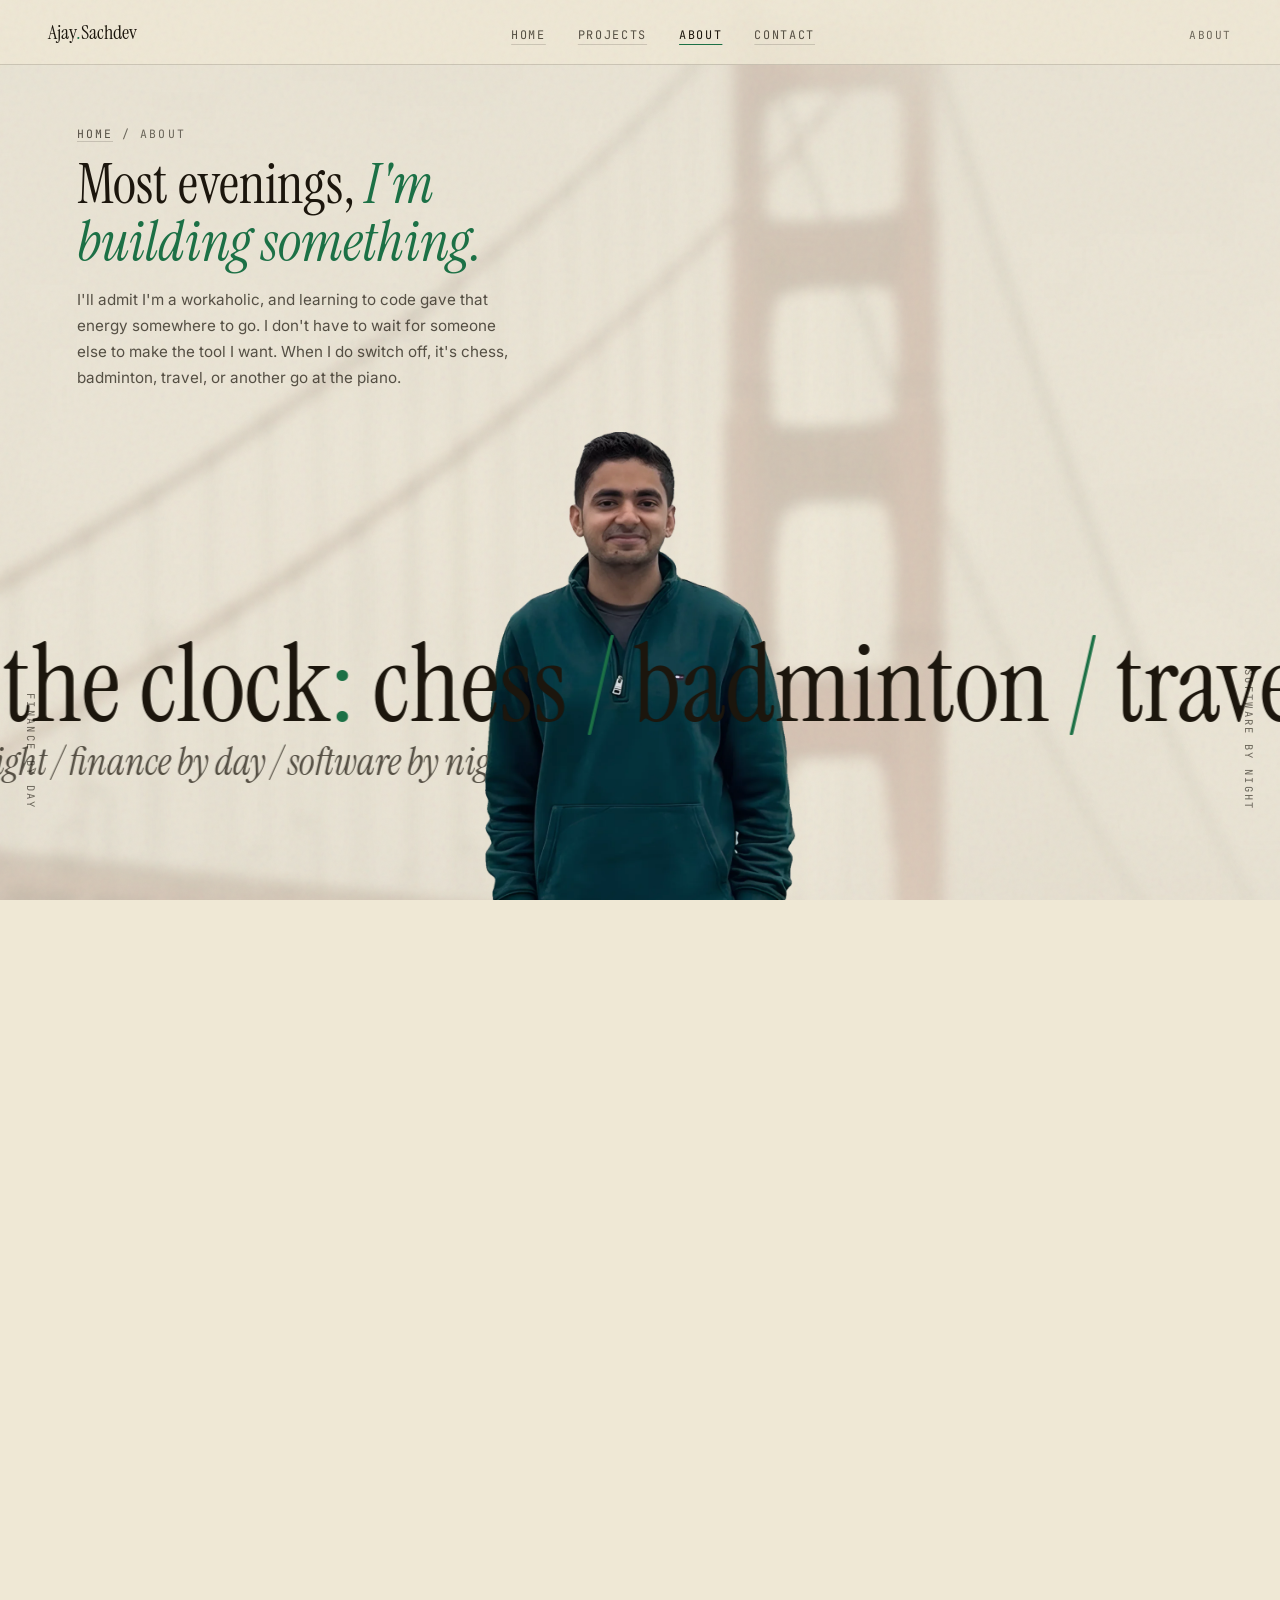
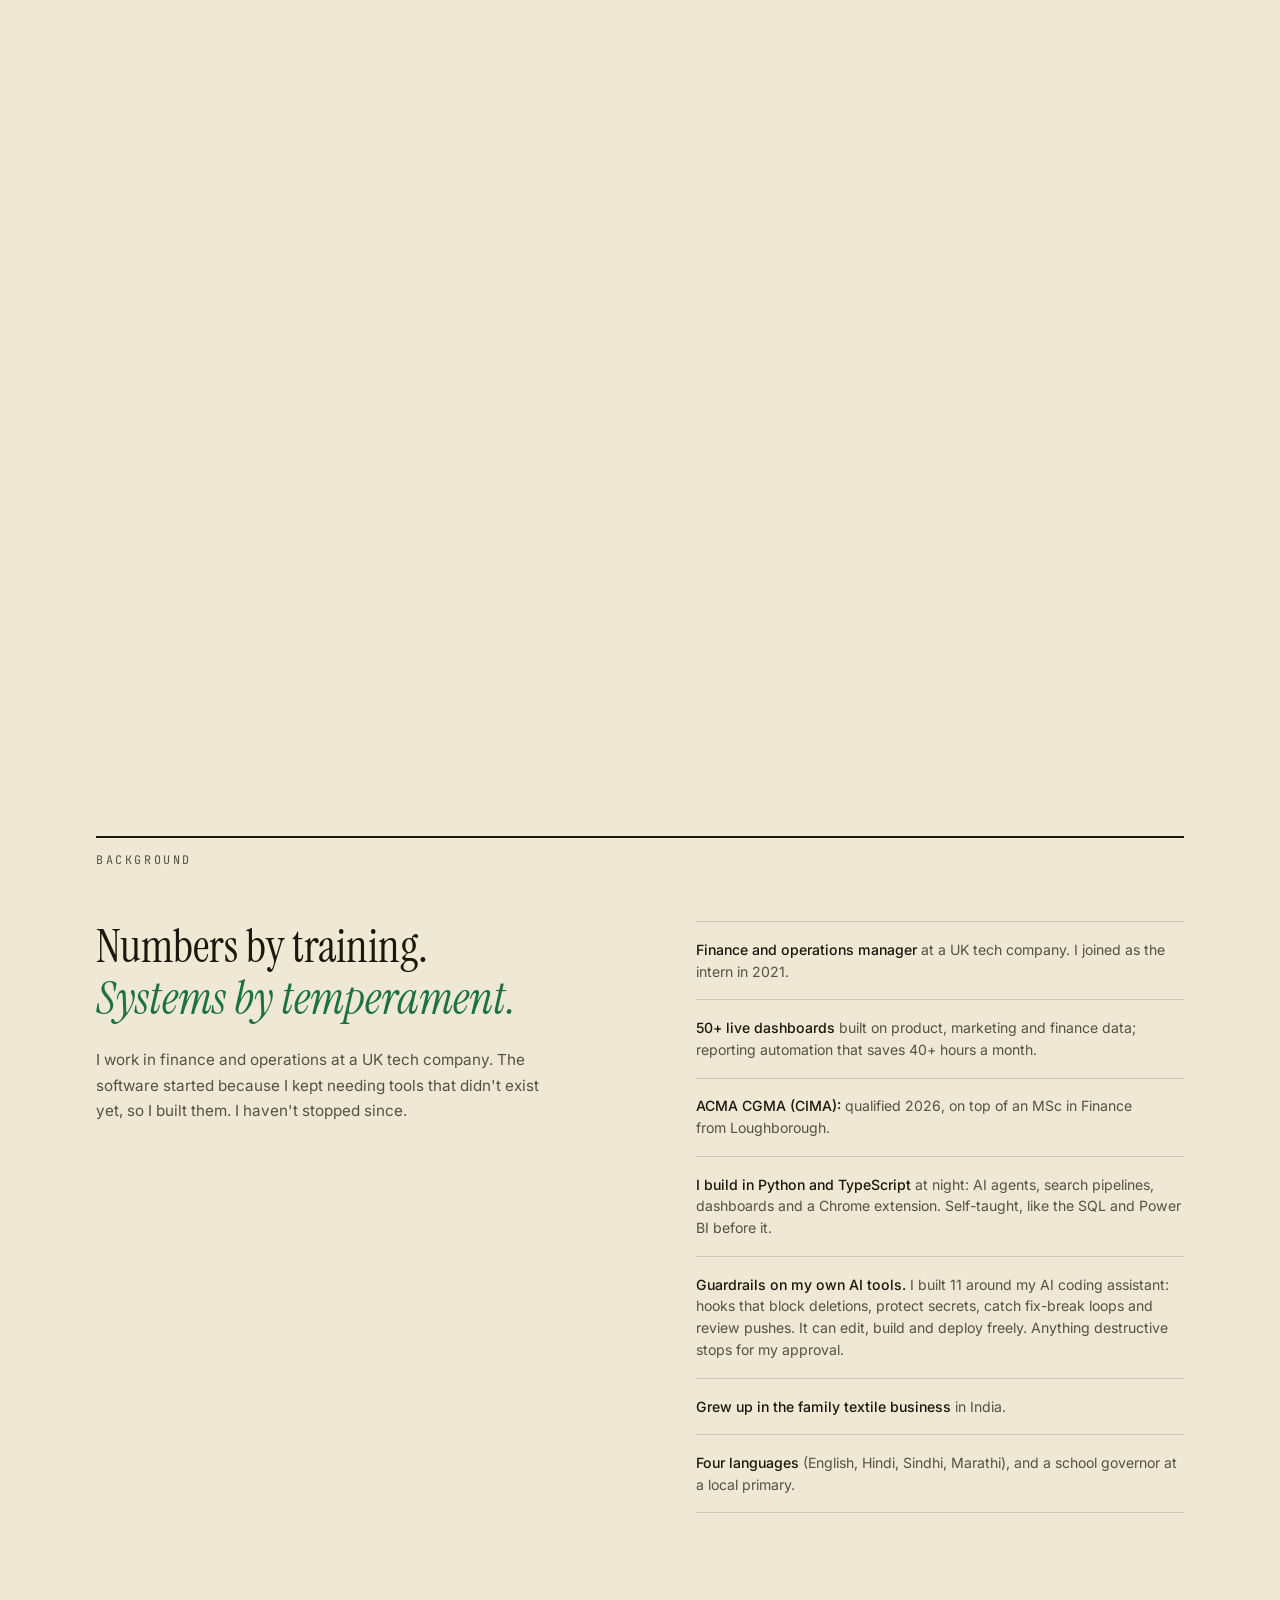
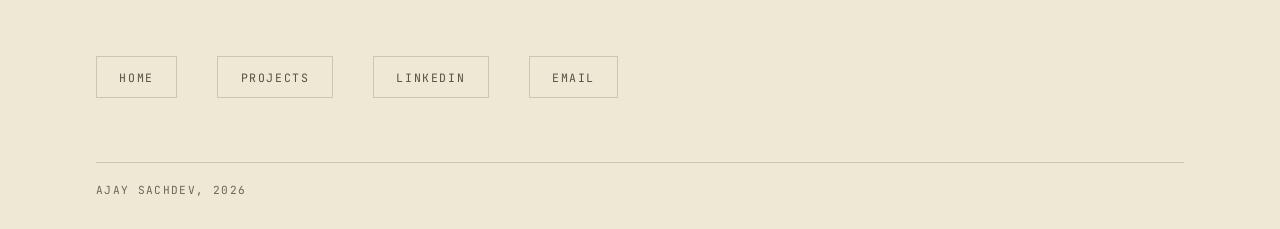
==== commit d0c34fa8: "Mobile pass: phone-first terminal, snapped years, lighter pages on touch Ajay's picks from the 16/10" ====
--- a/about/index.html
+++ b/about/index.html
@@ -104,7 +104,8 @@
 .otc-copy { position: absolute; z-index: 6; left: clamp(1.25rem, 6vw, 5rem); top: max(14%, 6.5rem); max-width: 27rem; }
 .crumb { font-family: var(--mono); font-size: 0.72rem; letter-spacing: 0.18em; text-transform: uppercase; color: var(--paper-faint); }
 .crumb a { color: var(--paper-dim); text-decoration: none; border-bottom: 1px solid var(--rule); transition: color var(--dur-link) var(--ease-micro), border-color var(--dur-link) var(--ease-micro); }
-.crumb a:hover, .crumb a:focus-visible { color: var(--paper); border-color: var(--credit); }
+.crumb a:focus-visible { color: var(--paper); border-color: var(--credit); }
+@media (hover: hover) { .crumb a:hover { color: var(--paper); border-color: var(--credit); } }
 .otc-h { font-family: var(--serif); font-weight: 400; font-size: clamp(2.3rem, 4.4vw, 3.8rem); line-height: 1.03; margin-top: 0.9rem; text-wrap: balance; }
 .otc-h em { color: var(--credit); }
 .otc-p { margin-top: 1rem; color: var(--paper-dim); line-height: 1.7; font-size: 0.95rem; text-wrap: pretty; }
@@ -152,7 +153,8 @@
   color: var(--paper-dim); text-decoration: none; border: 1px solid var(--rule); padding: 0.8rem 1.4rem;
   transition: color var(--dur-link) var(--ease-micro), border-color var(--dur-link) var(--ease-micro);
 }
-.foot-links a:hover, .foot-links a:focus-visible { color: var(--paper); border-color: var(--credit); }
+.foot-links a:focus-visible { color: var(--paper); border-color: var(--credit); }
+@media (hover: hover) { .foot-links a:hover { color: var(--paper); border-color: var(--credit); } }
 @media (max-width: 480px) { .foot-links a { flex: 1 1 40%; text-align: center; } }
 .foot-sign {
   margin-top: 4rem; padding-top: 1.2rem; border-top: 1px solid var(--rule);
--- a/css/design-tokens.css
+++ b/css/design-tokens.css
@@ -132,6 +132,8 @@
   transition: transform var(--dur-short) var(--ease-out), visibility 0s var(--dur-short);
 }
 .site-nav.is-squeezed .nav-notch { transform: translate(-50%, 0); visibility: visible; transition: transform var(--dur-short) var(--ease-out), visibility 0s; }
+/* phones: tucked away while scrolling down (js/nav.js), back on scroll up */
+.site-nav.is-squeezed.is-tucked .nav-notch { transform: translate(-50%, -110%); visibility: hidden; transition: transform var(--dur-short) var(--ease-out), visibility 0s var(--dur-short); }
 .nav-mono {
   font: inherit; font-family: var(--serif); font-size: 1.15rem; line-height: 1; color: var(--paper);
   background: none; border: 0; padding: 0.4rem 0.55rem; cursor: pointer; white-space: nowrap;
@@ -158,6 +160,10 @@
   .nav-notch .side { gap: 0.75rem; }
 }
 
+/* ---------- Touch screens (16/10/2026): no grain. At phone size it cannot be seen, but its blend
+   repaints the whole screen on every scroll frame. Pages keep their own grain rule for desktop. ---------- */
+@media (pointer: coarse) { body::after, .yr-pin::after { display: none; } }
+
 /* ---------- The one ambient pulse keyframe (status dot on "Production" only, map "now") ---------- */
 @keyframes pulse { 0%, 100% { opacity: 1; } 50% { opacity: 0.45; } }
 
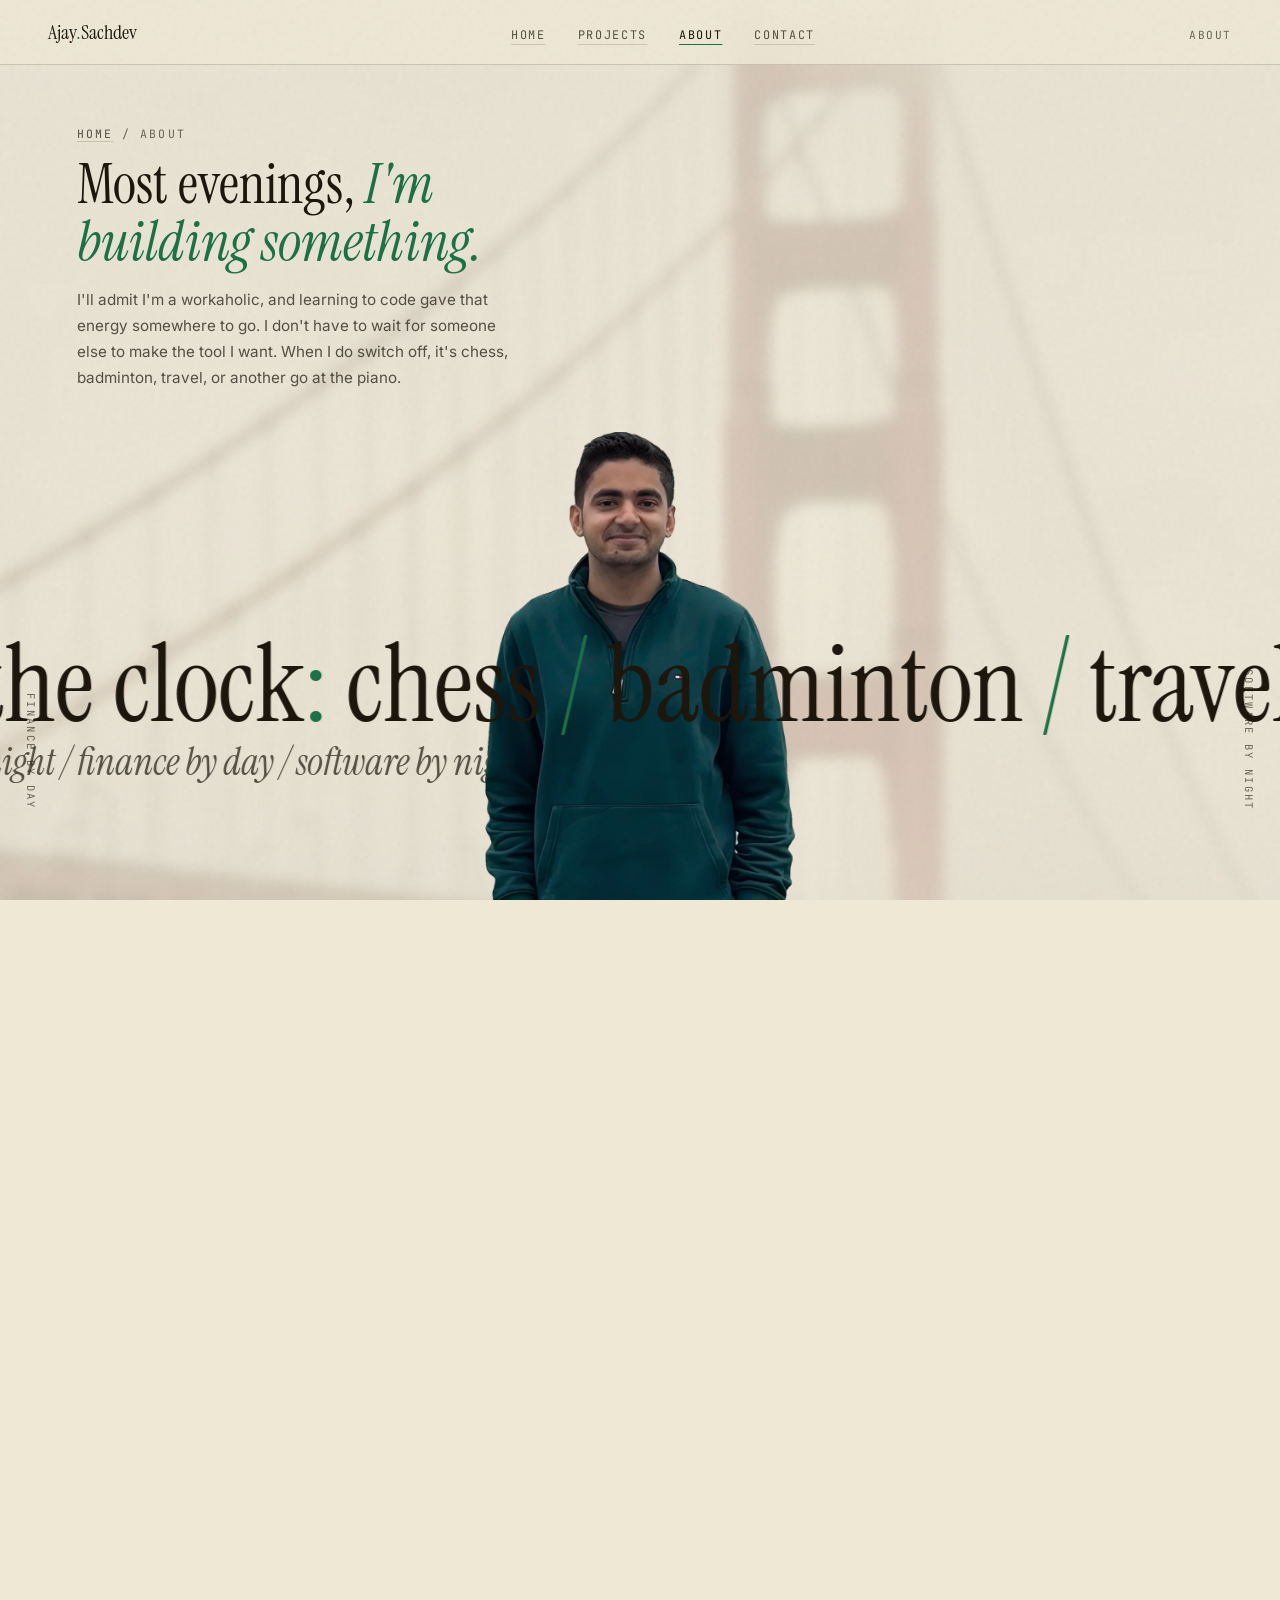
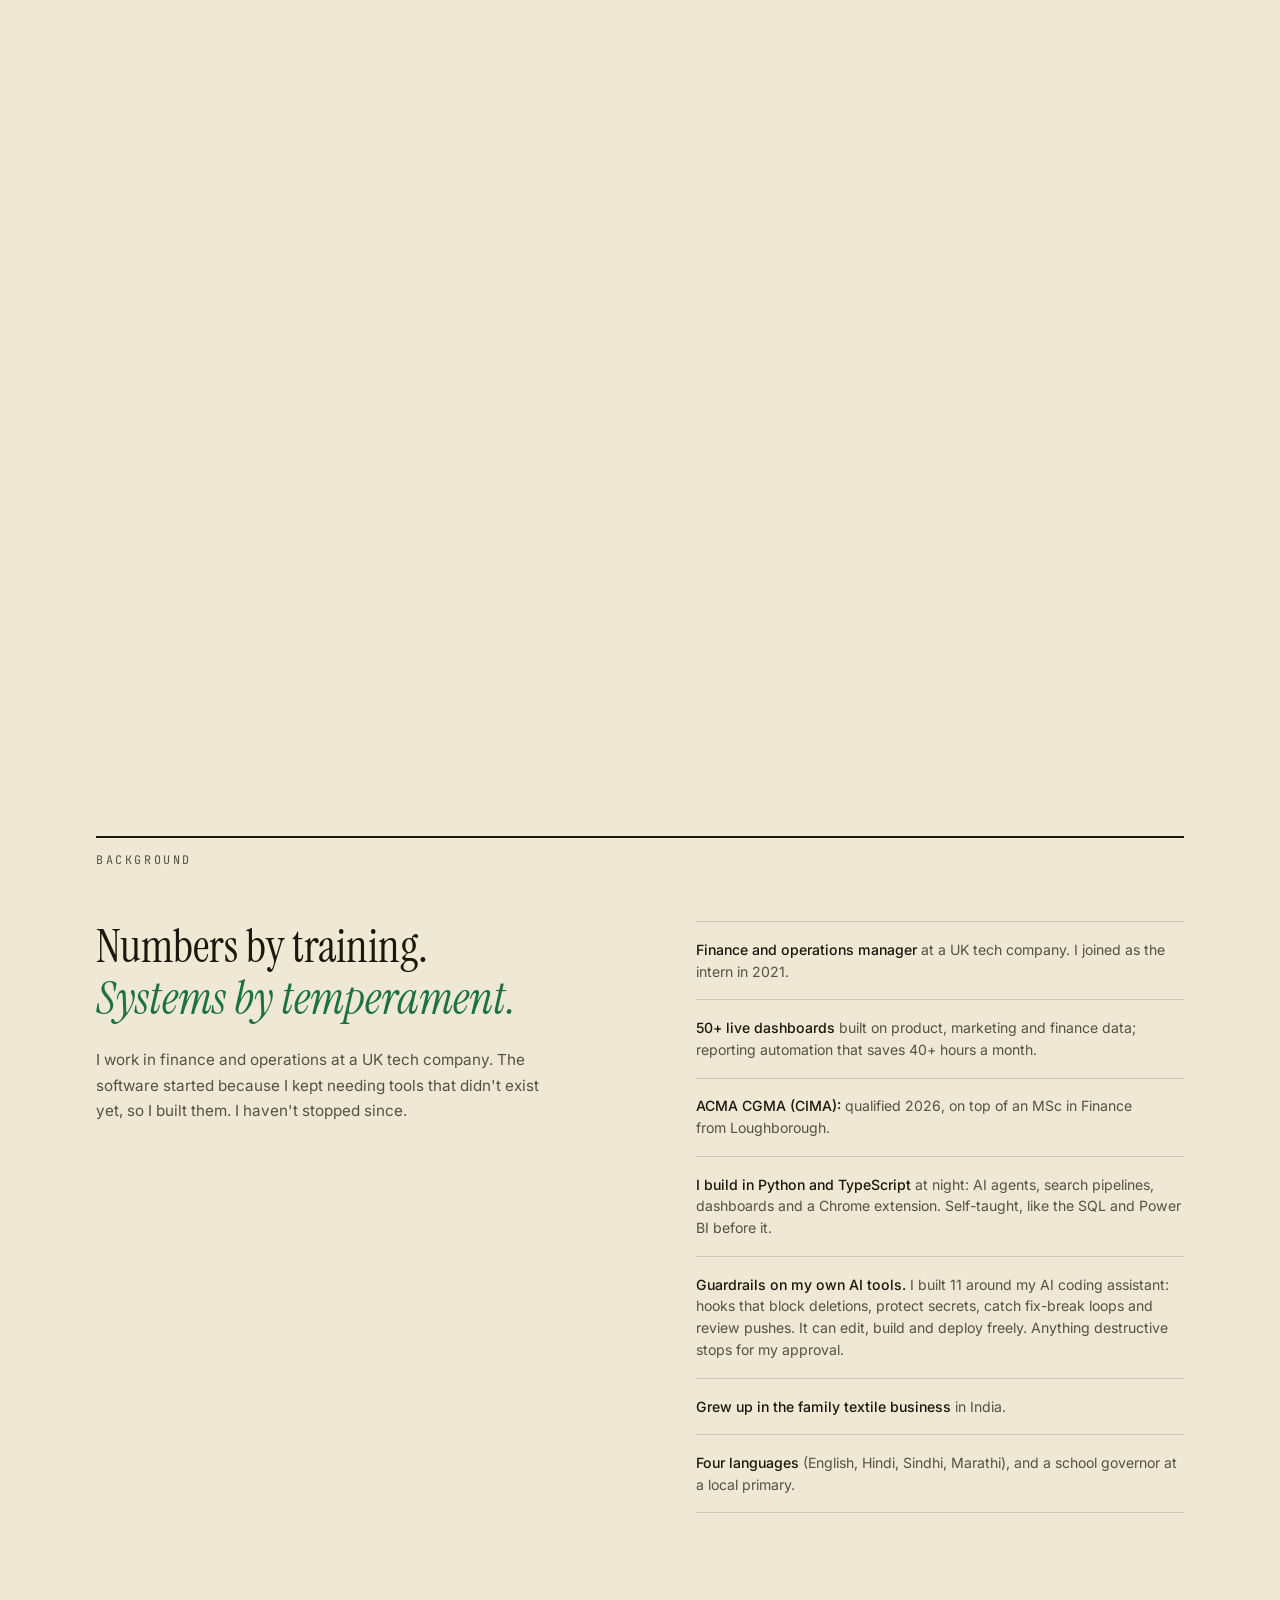
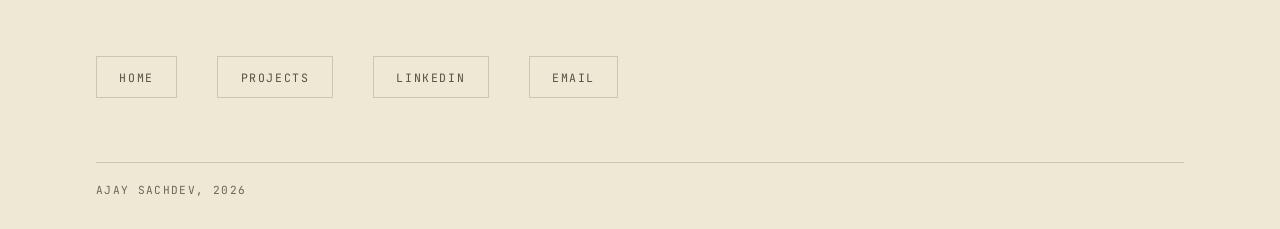
==== commit bf14b6aa: "Home: keyboard dock, terminal live region, balanced books, 20% shorter years - Owl dock stays in the" ====
--- a/about/index.html
+++ b/about/index.html
@@ -25,6 +25,7 @@
 <meta name="twitter:title" content="About | Ajay Sachdev">
 <meta name="twitter:description" content="I'm a Finance & Operations Manager and ACMA CGMA in Cambridge. Most evenings I build software; when I switch off, it's chess, badminton, travel and the piano.">
 <meta name="twitter:image" content="https://ajaysachdev.com/images/og-card-2.jpg">
+<meta name="twitter:image:alt" content="Ajay Sachdev. The accountant who ships code.">
 <script type="application/ld+json">
 {"@context":"https://schema.org","@graph":[{"@type":"AboutPage","@id":"https://ajaysachdev.com/about/#page","name":"About","description":"I'm a Finance & Operations Manager and ACMA CGMA in Cambridge. Most evenings I build software; when I switch off, it's chess, badminton, travel and the piano.","url":"https://ajaysachdev.com/about/","inLanguage":"en-GB","isPartOf":{"@id":"https://ajaysachdev.com/#site"},"mainEntity":{"@id":"https://ajaysachdev.com/#person"},"primaryImageOfPage":"https://ajaysachdev.com/images/off-the-clock.png"},{"@type":"BreadcrumbList","itemListElement":[{"@type":"ListItem","position":1,"name":"Home","item":"https://ajaysachdev.com/"},{"@type":"ListItem","position":2,"name":"About","item":"https://ajaysachdev.com/about/"}]}]}
 </script>
--- a/css/design-tokens.css
+++ b/css/design-tokens.css
@@ -164,6 +164,17 @@
    repaints the whole screen on every scroll frame. Pages keep their own grain rule for desktop. ---------- */
 @media (pointer: coarse) { body::after, .yr-pin::after { display: none; } }
 
+/* ---------- Touch targets (16/10/2026, persona review): 44px hit areas, nothing visible moves. Bar links
+   grow an invisible hit box; the notch is 2px taller and its links fill its height. ---------- */
+@media (pointer: coarse) {
+  .nav-links a, .nav-mark { position: relative; }
+  .nav-links a::after, .nav-mark::after { content: ''; position: absolute; inset: -15px -6px; }
+  .nav-notch { height: 2.75rem; }
+  .nav-notch .side { align-self: stretch; }
+  .nav-notch .side a { display: flex; align-items: center; }
+  .nav-mono { align-self: stretch; }
+}
+
 /* ---------- The one ambient pulse keyframe (status dot on "Production" only, map "now") ---------- */
 @keyframes pulse { 0%, 100% { opacity: 1; } 50% { opacity: 0.45; } }
 
@@ -179,3 +190,11 @@
 ::view-transition-old(schedule-title), ::view-transition-new(schedule-title) {
   animation-duration: var(--dur-morph); animation-timing-function: var(--ease-morph);
 }
+
+/* ---------- Case pages: "In plain words" line + jump to the moment (16/10/2026, persona review) ---------- */
+.entry-plain { margin-top: 1.4rem; max-width: 62ch; font-family: var(--sans); font-size: 1rem; line-height: 1.6; color: var(--paper-dim); }
+.entry-plain .ep-lab { display: block; margin-bottom: 0.35rem; font-family: var(--mono); font-size: var(--ms-2); letter-spacing: var(--tr-2); text-transform: uppercase; color: var(--paper-faint); }
+.entry-plain .ep-try { display: inline-block; padding: 0.6rem 0; margin: -0.6rem 0; white-space: nowrap; color: var(--paper); text-decoration: underline; text-decoration-thickness: var(--rule-hair); text-underline-offset: 4px; text-decoration-color: var(--credit); transition: color var(--dur-link) var(--ease-micro); }
+.entry-plain .ep-try:focus-visible { outline: 2px solid var(--credit); outline-offset: 3px; }
+@media (hover: hover) { .entry-plain .ep-try:hover { color: var(--credit); } }
+#adcard, #session, #voice, #undo, #drill { scroll-margin-top: 5rem; }
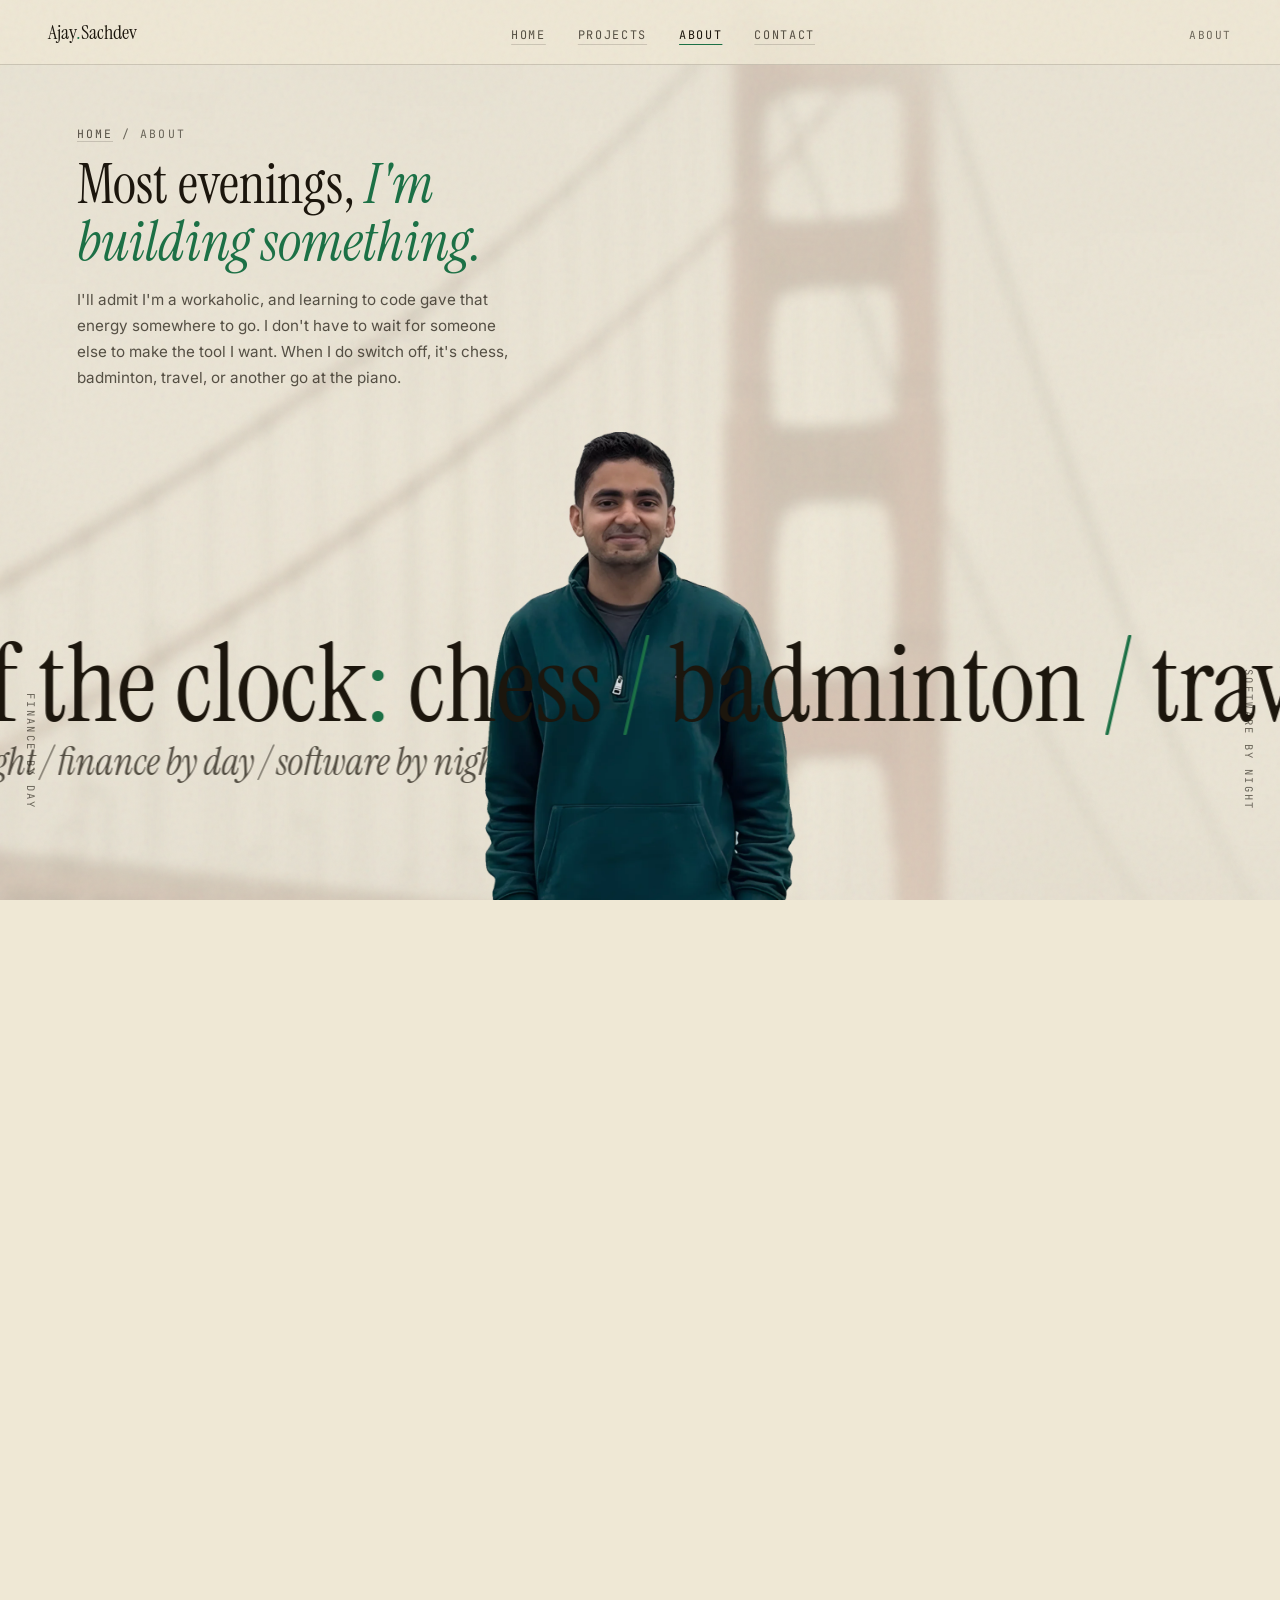
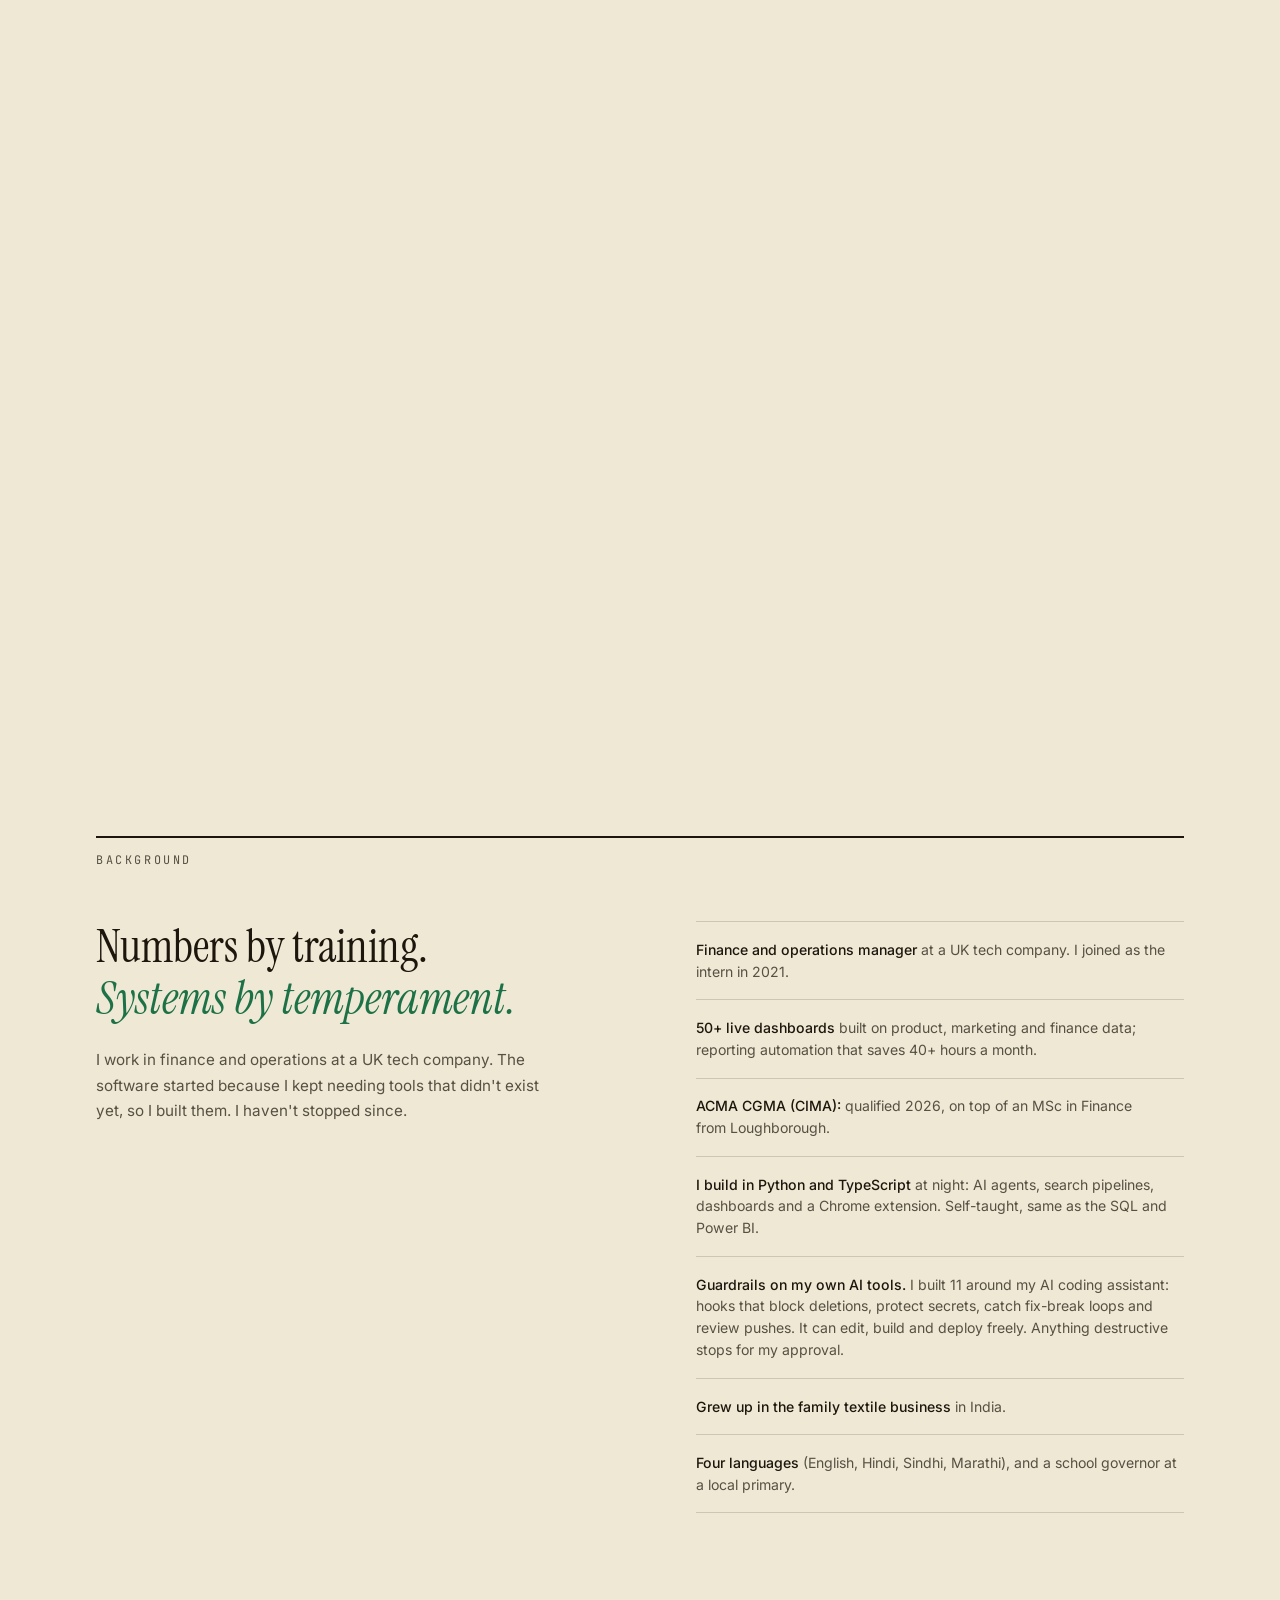
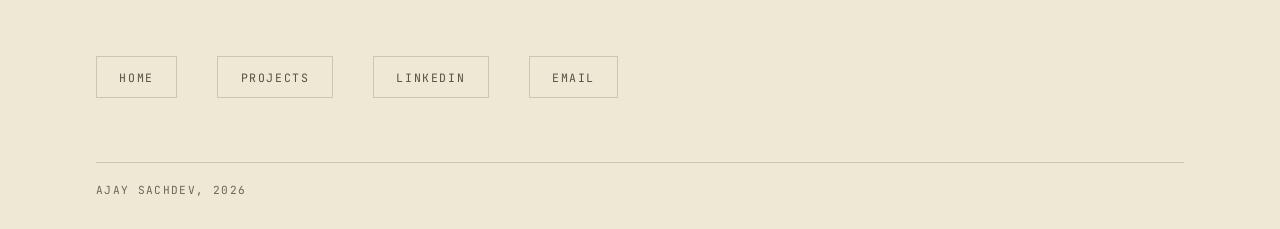
==== commit 2d3ce225: "Copy: humaniser pass over every deployed string Fact and rule fixes: risk auditor is one of the four" ====
--- a/about/index.html
+++ b/about/index.html
@@ -230,7 +230,7 @@
         <li class="reveal"><span><b>Finance and operations manager</b> at a UK tech company. I joined as the intern in 2021.</span></li>
         <li class="reveal"><span><b>50+ live dashboards</b> built on product, marketing and finance data; reporting automation that saves 40+ hours a month.</span></li>
         <li class="reveal"><span><b>ACMA CGMA (CIMA):</b> qualified 2026, on top of an MSc in Finance from Loughborough.</span></li>
-        <li class="reveal"><span><b>I build in Python and TypeScript</b> at night: AI agents, search pipelines, dashboards and a Chrome extension. Self-taught, like the SQL and Power BI before it.</span></li>
+        <li class="reveal"><span><b>I build in Python and TypeScript</b> at night: AI agents, search pipelines, dashboards and a Chrome extension. Self-taught, same as the SQL and Power BI.</span></li>
         <li class="reveal"><span><b>Guardrails on my own AI tools.</b> I built 11 around my AI coding assistant: hooks that block deletions, protect secrets, catch fix-break loops and review pushes. It can edit, build and deploy freely. Anything destructive stops for my approval.</span></li>
         <li class="reveal"><span><b>Grew up in the family textile business</b> in India.</span></li>
         <li class="reveal"><span><b>Four languages</b> (English, Hindi, Sindhi, Marathi), and a school governor at a local primary.</span></li>
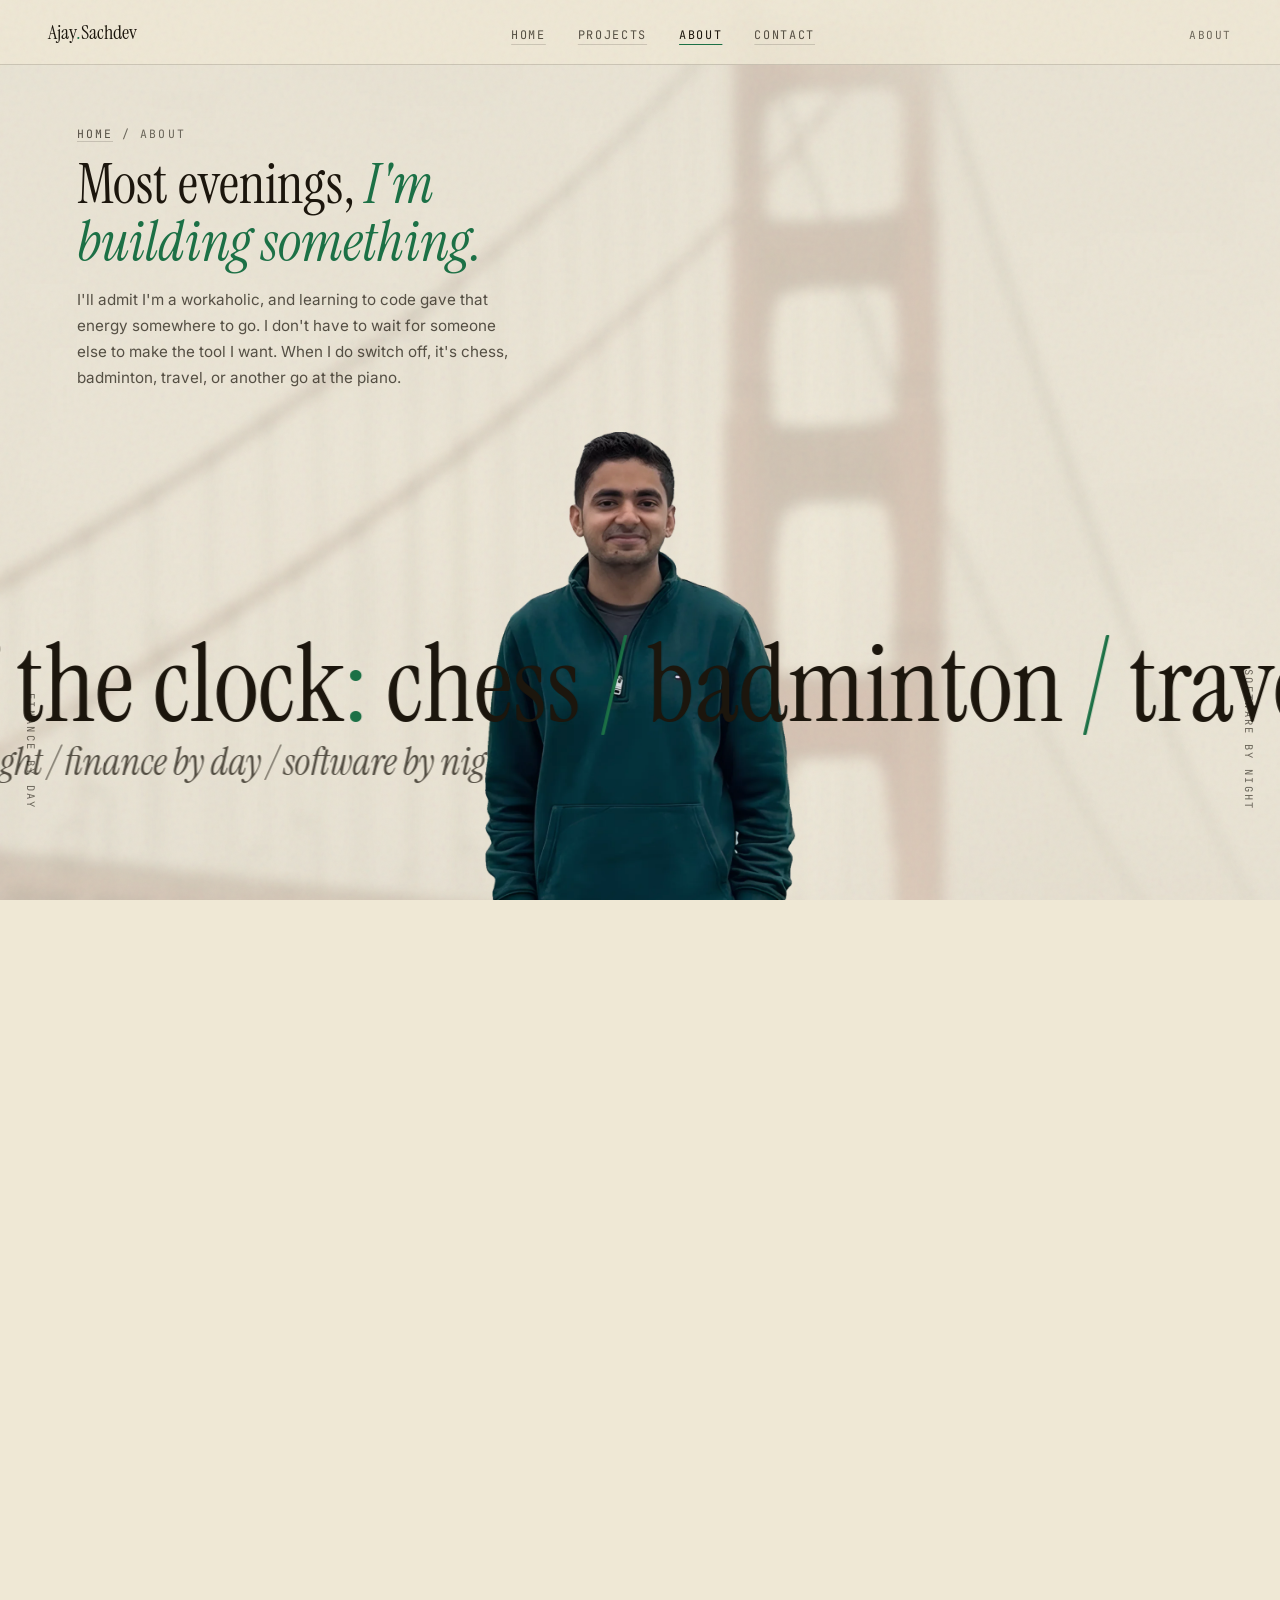
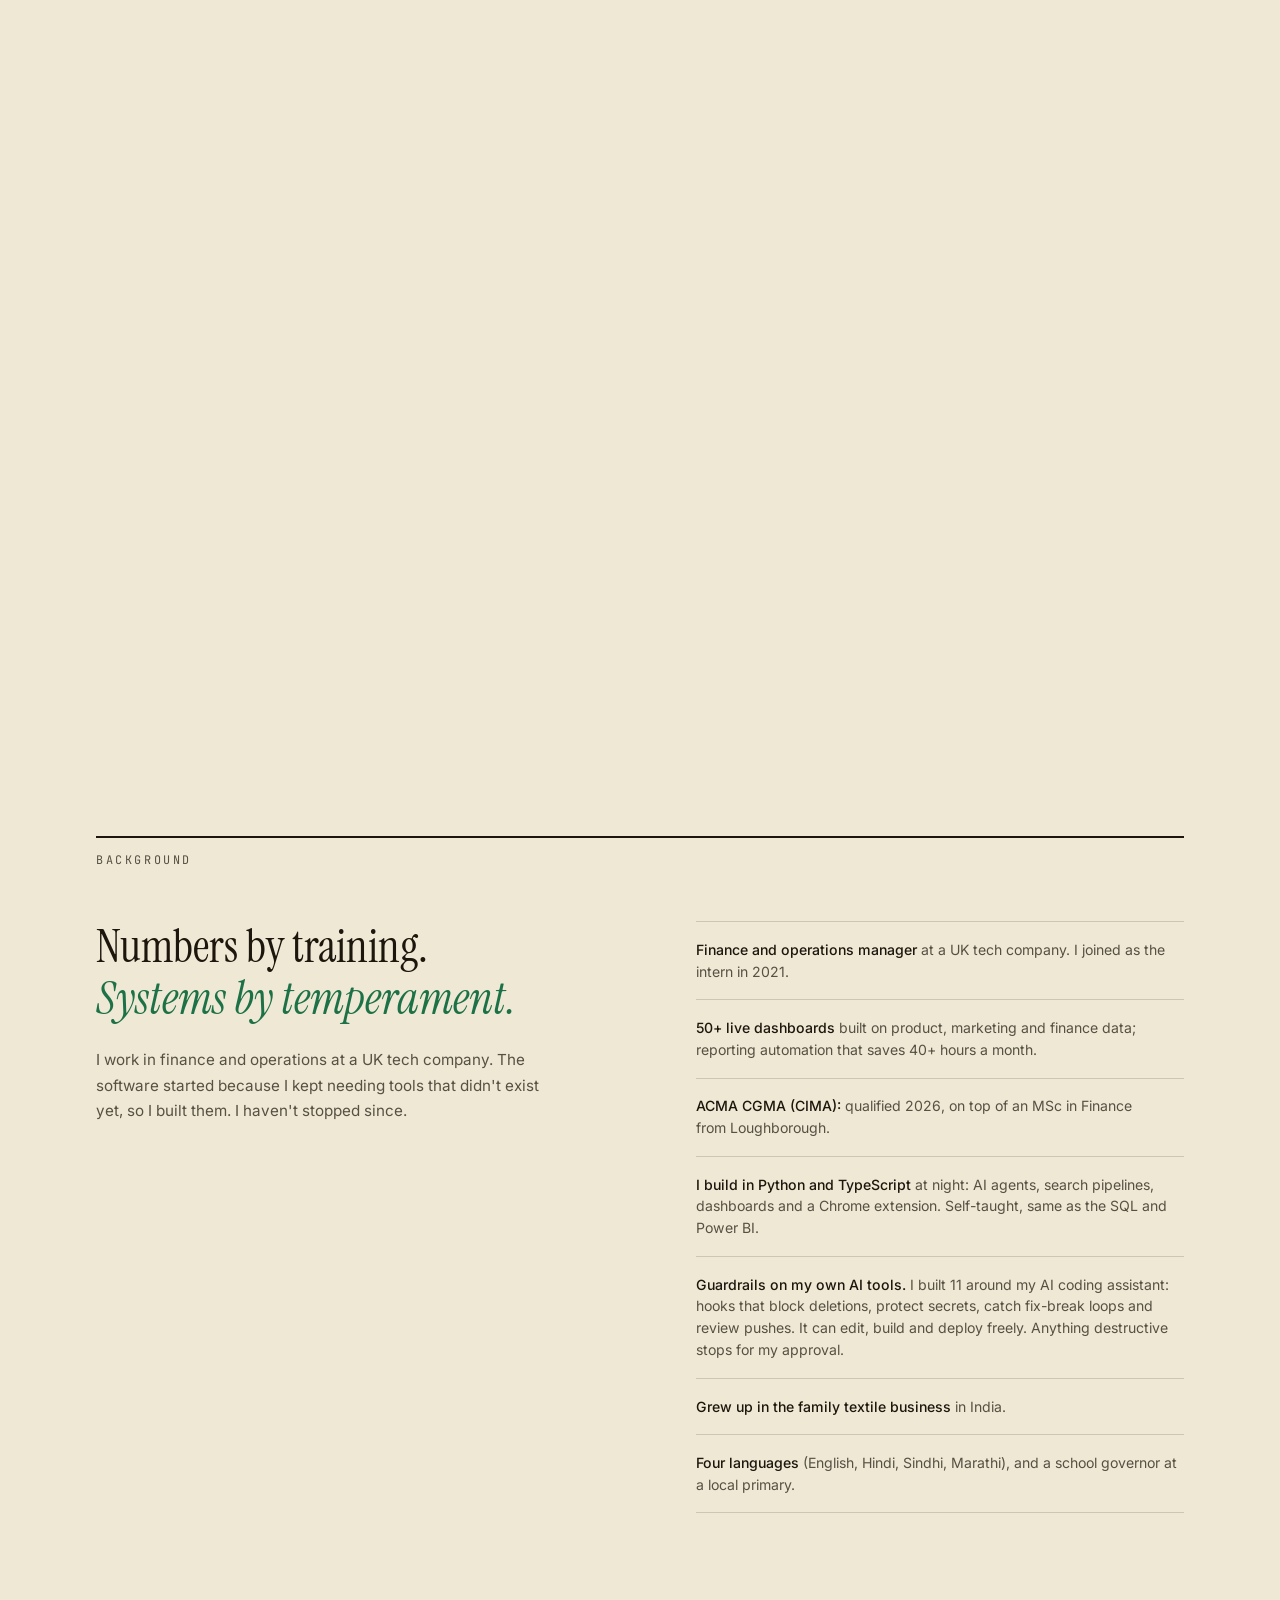
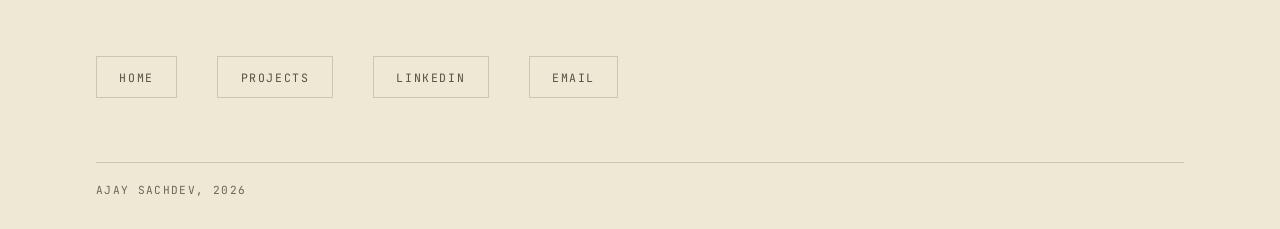
==== commit 4623decb: "Pages: drop the updated date from the footer and the stale modified_time meta Ajay 23/10/2026: no in" ====
--- a/about/index.html
+++ b/about/index.html
@@ -11,7 +11,6 @@
 <meta name="author" content="Ajay Sachdev">
 <meta name="publish_date" property="og:publish_date" content="2026-10-15T00:00:00+0000">
 <meta property="article:published_time" content="2026-10-15T00:00:00+00:00">
-<meta property="article:modified_time" content="2026-10-15T00:00:00+00:00">
 <meta property="article:author" content="Ajay Sachdev">
 <link rel="canonical" href="https://ajaysachdev.com/about/">
 <meta property="og:url" content="https://ajaysachdev.com/about/">
